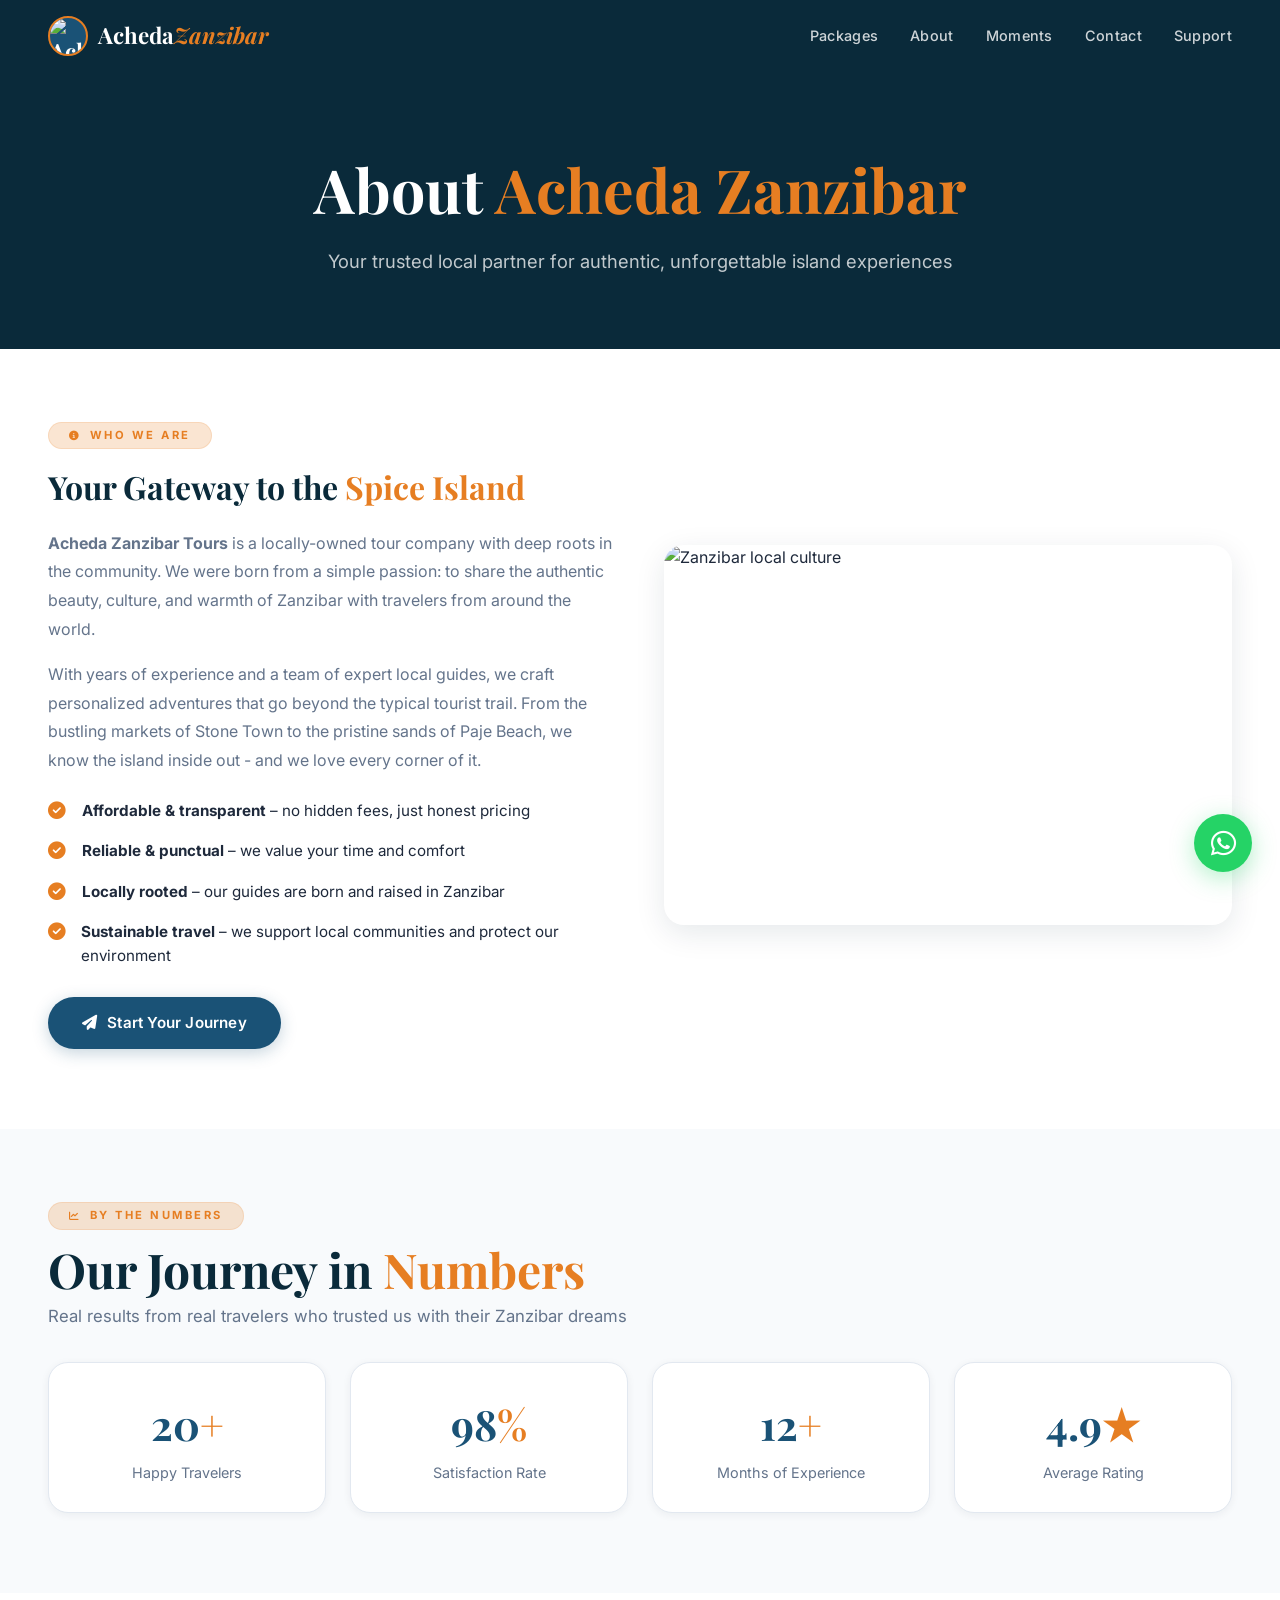
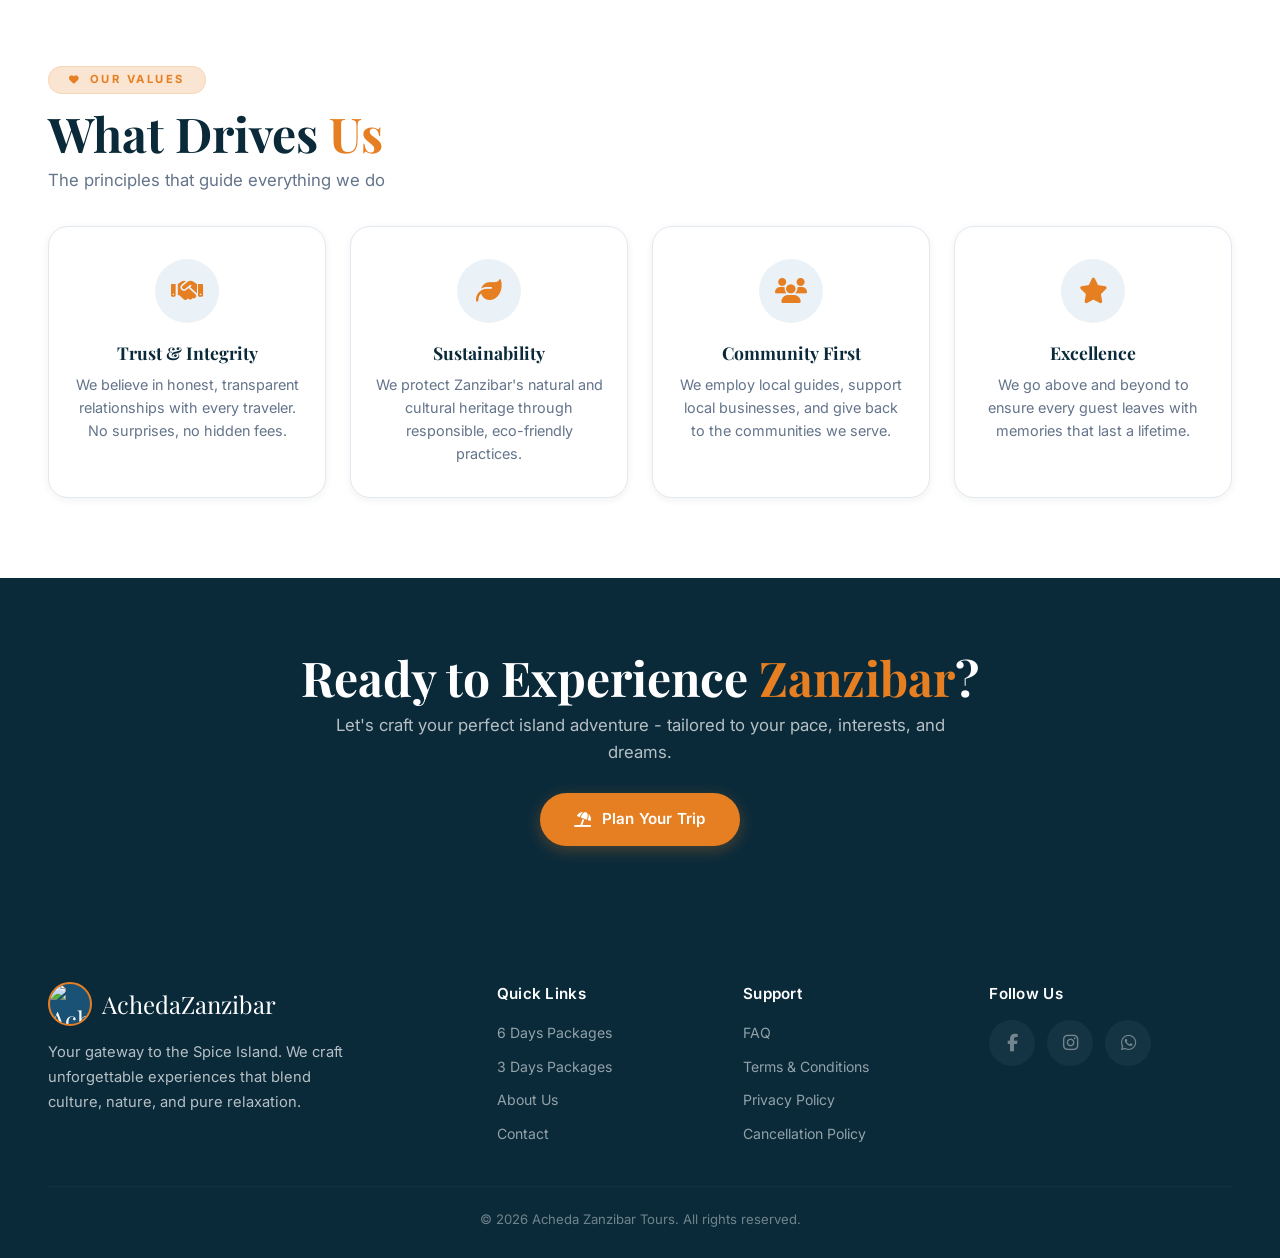
==== about.html @ 1b746b9d "added more pages (vibe coding :( )" ====
<!doctype html>
<html lang="en">
  <head>
    <meta charset="UTF-8" />
    <meta name="viewport" content="width=device-width, initial-scale=1.0" />
    <title>About – Acheda Zanzibar Tours</title>
    <link
      rel="icon"
      type="image/png"
      href="https://ui-avatars.com/api/?name=AZ&background=1a5276&color=fff&size=32"
    />
    <link rel="preconnect" href="https://fonts.googleapis.com" />
    <link rel="preconnect" href="https://fonts.gstatic.com" crossorigin />
    <link
      href="https://fonts.googleapis.com/css2?family=Playfair+Display:ital,wght@0,400;0,600;0,700;1,400&family=Inter:wght@300;400;500;600;700;800&display=swap"
      rel="stylesheet"
    />
    <link
      rel="stylesheet"
      href="https://cdnjs.cloudflare.com/ajax/libs/font-awesome/6.5.0/css/all.min.css"
    />
    <style>
      /* =============================================
                   ROOT & RESET (matching main site)
                   ============================================= */
      * {
        margin: 0;
        padding: 0;
        box-sizing: border-box;
      }

      :root {
        --blue-deep: #0a2a3a;
        --blue-primary: #1a5276;
        --blue-bright: #2a7a9a;
        --blue-light: #eaf2f7;
        --orange: #e67e22;
        --orange-light: #f5cba7;
        --orange-glow: rgba(230, 126, 34, 0.2);
        --white: #ffffff;
        --gray-50: #f8fafc;
        --gray-100: #f1f4f8;
        --gray-200: #e2e8f0;
        --gray-500: #64748b;
        --gray-700: #1e293b;
        --shadow-sm: 0 2px 8px rgba(10, 42, 58, 0.06);
        --shadow-md: 0 8px 30px rgba(10, 42, 58, 0.1);
        --shadow-lg: 0 20px 60px rgba(10, 42, 58, 0.14);
        --radius: 20px;
        --radius-sm: 12px;
        --transition: 0.35s cubic-bezier(0.25, 0.46, 0.45, 0.94);
      }

      html {
        scroll-behavior: smooth;
      }

      body {
        font-family: "Inter", sans-serif;
        background: var(--gray-50);
        color: var(--gray-700);
        line-height: 1.6;
        -webkit-font-smoothing: antialiased;
      }

      img {
        max-width: 100%;
        display: block;
      }
      a {
        text-decoration: none;
        color: inherit;
      }
      ul {
        list-style: none;
      }

      .container {
        max-width: 1240px;
        margin: 0 auto;
        padding: 0 28px;
      }

      /* =============================================
                   TYPOGRAPHY
                   ============================================= */
      .section-label {
        display: inline-flex;
        align-items: center;
        gap: 8px;
        font-size: 0.7rem;
        font-weight: 700;
        letter-spacing: 2.5px;
        text-transform: uppercase;
        color: var(--orange);
        background: var(--orange-glow);
        padding: 4px 20px;
        border-radius: 40px;
        margin-bottom: 12px;
        border: 1px solid rgba(230, 126, 34, 0.15);
      }
      .section-label i {
        font-size: 0.6rem;
      }

      .section-title {
        font-family: "Playfair Display", serif;
        font-size: clamp(2rem, 4.5vw, 3rem);
        font-weight: 700;
        color: var(--blue-deep);
        line-height: 1.15;
        margin-bottom: 6px;
      }
      .section-title .highlight {
        color: var(--orange);
      }

      .section-subtitle {
        font-size: 1.05rem;
        color: var(--gray-500);
        max-width: 640px;
        font-weight: 400;
        margin-bottom: 32px;
      }

      .btn {
        display: inline-flex;
        align-items: center;
        gap: 10px;
        padding: 14px 34px;
        border-radius: 60px;
        font-weight: 600;
        font-size: 0.95rem;
        border: none;
        cursor: pointer;
        transition: var(--transition);
        letter-spacing: 0.2px;
      }

      .btn-primary {
        background: var(--blue-primary);
        color: #fff;
        box-shadow: 0 4px 16px rgba(26, 82, 118, 0.25);
      }
      .btn-primary:hover {
        background: var(--blue-deep);
        transform: translateY(-3px);
        box-shadow: 0 12px 32px rgba(26, 82, 118, 0.35);
      }

      .btn-orange {
        background: var(--orange);
        color: #fff;
        box-shadow: 0 4px 16px rgba(230, 126, 34, 0.3);
      }
      .btn-orange:hover {
        background: #d35400;
        transform: translateY(-3px);
        box-shadow: 0 12px 32px rgba(230, 126, 34, 0.4);
      }

      .btn-outline-light {
        background: transparent;
        color: #fff;
        border: 1.5px solid rgba(255, 255, 255, 0.3);
      }
      .btn-outline-light:hover {
        background: rgba(255, 255, 255, 0.15);
        transform: translateY(-3px);
      }

      .btn-whatsapp {
        background: #25d366;
        color: #fff;
        box-shadow: 0 4px 16px rgba(37, 211, 102, 0.3);
      }
      .btn-whatsapp:hover {
        background: #1ebe5c;
        transform: translateY(-3px);
        box-shadow: 0 12px 32px rgba(37, 211, 102, 0.4);
      }

      /* =============================================
                   NAVIGATION
                   ============================================= */
      .navbar {
        position: fixed;
        top: 0;
        left: 0;
        width: 100%;
        z-index: 999;
        padding: 16px 0;
        transition: var(--transition);
        background: transparent;
      }
      .navbar.scrolled {
        background: rgba(10, 42, 58, 0.94);
        backdrop-filter: blur(18px);
        box-shadow: 0 4px 40px rgba(0, 0, 0, 0.12);
        padding: 10px 0;
      }

      .nav-container {
        max-width: 1240px;
        margin: 0 auto;
        padding: 0 28px;
        display: flex;
        justify-content: space-between;
        align-items: center;
      }

      .nav-logo {
        font-family: "Playfair Display", serif;
        font-size: 1.4rem;
        font-weight: 700;
        color: #fff;
        display: flex;
        align-items: center;
        gap: 10px;
      }
      .nav-logo .logo-accent {
        color: var(--orange);
        font-style: italic;
      }
      .nav-logo-img {
        height: 40px;
        width: 40px;
        border-radius: 50%;
        border: 2px solid var(--orange);
        background: var(--blue-primary);
        object-fit: cover;
      }

      .nav-toggle {
        display: none;
        background: none;
        border: none;
        font-size: 1.5rem;
        color: #fff;
        cursor: pointer;
        padding: 4px 8px;
      }

      .nav-menu {
        display: flex;
        gap: 32px;
        align-items: center;
      }
      .nav-link {
        font-weight: 500;
        font-size: 0.9rem;
        color: rgba(255, 255, 255, 0.8);
        transition: var(--transition);
        position: relative;
        letter-spacing: 0.3px;
      }
      .nav-link::after {
        content: "";
        position: absolute;
        left: 0;
        bottom: -4px;
        width: 0;
        height: 2px;
        background: var(--orange);
        transition: var(--transition);
        border-radius: 4px;
      }
      .nav-link:hover {
        color: #fff;
      }
      .nav-link:hover::after {
        width: 100%;
      }

      /* =============================================
                   PAGE HERO
                   ============================================= */
      .page-hero {
        position: relative;
        padding: 140px 0 72px;
        background: var(--blue-deep);
        text-align: center;
        overflow: hidden;
      }
      .page-hero::before {
        content: "";
        position: absolute;
        inset: 0;
        background: url("https://images.unsplash.com/photo-1573843981267-be1999ff37cd?w=1600&h=400&fit=crop")
          center/cover no-repeat;
        opacity: 0.12;
      }
      .page-hero .container {
        position: relative;
        z-index: 2;
      }
      .page-hero h1 {
        font-family: "Playfair Display", serif;
        font-size: clamp(2.6rem, 5vw, 3.8rem);
        font-weight: 700;
        color: #fff;
        margin-bottom: 10px;
      }
      .page-hero h1 .highlight {
        color: var(--orange);
      }
      .page-hero p {
        font-size: 1.15rem;
        color: rgba(255, 255, 255, 0.75);
        max-width: 640px;
        margin: 0 auto;
      }

      /* =============================================
                   SECTION SPACING
                   ============================================= */
      .section-spacing {
        padding: 72px 0 80px;
      }
      .section-spacing-sm {
        padding: 56px 0 64px;
      }
      .bg-white {
        background: var(--white);
      }
      .bg-light {
        background: var(--gray-50);
      }
      .bg-blue-deep {
        background: var(--blue-deep);
        color: rgba(255, 255, 255, 0.85);
      }
      .bg-blue-deep .section-title {
        color: #fff;
      }
      .bg-blue-deep .section-subtitle {
        color: rgba(255, 255, 255, 0.7);
      }

      /* =============================================
                   ABOUT PAGE SPECIFIC
                   ============================================= */
      .about-grid {
        display: grid;
        grid-template-columns: 1fr 1fr;
        gap: 48px;
        align-items: center;
      }
      .about-grid .content h2 {
        font-family: "Playfair Display", serif;
        font-size: 2rem;
        color: var(--blue-deep);
        margin-bottom: 16px;
      }
      .about-grid .content h2 .highlight {
        color: var(--orange);
      }
      .about-grid .content p {
        color: var(--gray-500);
        line-height: 1.8;
        margin-bottom: 16px;
      }
      .about-grid .content ul {
        list-style: none;
        padding: 0;
        margin: 16px 0 20px;
      }
      .about-grid .content ul li {
        display: flex;
        align-items: flex-start;
        gap: 12px;
        padding: 8px 0;
        color: var(--gray-700);
        font-size: 0.95rem;
      }
      .about-grid .content ul li i {
        color: var(--orange);
        font-size: 1.1rem;
        width: 22px;
        margin-top: 3px;
      }
      .about-image {
        border-radius: var(--radius);
        overflow: hidden;
        box-shadow: var(--shadow-md);
      }
      .about-image img {
        width: 100%;
        height: 380px;
        object-fit: cover;
        transition: var(--transition);
      }
      .about-image:hover img {
        transform: scale(1.03);
      }

      .stats-grid {
        display: grid;
        grid-template-columns: repeat(4, 1fr);
        gap: 24px;
        margin-top: 12px;
      }
      .stat-item {
        text-align: center;
        background: var(--white);
        padding: 28px 20px;
        border-radius: var(--radius);
        box-shadow: var(--shadow-sm);
        border: 1px solid var(--gray-200);
        transition: var(--transition);
      }
      .stat-item:hover {
        transform: translateY(-4px);
        box-shadow: var(--shadow-md);
        border-color: var(--orange);
      }
      .stat-item .stat-number {
        font-family: "Playfair Display", serif;
        font-size: 2.6rem;
        font-weight: 700;
        color: var(--blue-primary);
      }
      .stat-item .stat-number .highlight {
        color: var(--orange);
      }
      .stat-item .stat-label {
        font-size: 0.9rem;
        color: var(--gray-500);
        margin-top: 4px;
      }

      /* =============================================
                   TEAM / VALUES
                   ============================================= */
      .values-grid {
        display: grid;
        grid-template-columns: repeat(auto-fit, minmax(220px, 1fr));
        gap: 24px;
        margin-top: 12px;
      }
      .value-card {
        background: var(--white);
        padding: 32px 24px;
        border-radius: var(--radius);
        text-align: center;
        box-shadow: var(--shadow-sm);
        border: 1px solid var(--gray-200);
        transition: var(--transition);
      }
      .value-card:hover {
        transform: translateY(-6px);
        box-shadow: var(--shadow-md);
        border-color: var(--orange);
      }
      .value-card .value-icon {
        width: 64px;
        height: 64px;
        border-radius: 50%;
        background: var(--blue-light);
        display: flex;
        align-items: center;
        justify-content: center;
        margin: 0 auto 16px;
        font-size: 1.6rem;
        color: var(--orange);
        transition: var(--transition);
      }
      .value-card:hover .value-icon {
        background: var(--blue-primary);
        color: #fff;
      }
      .value-card h4 {
        font-family: "Playfair Display", serif;
        font-size: 1.1rem;
        color: var(--blue-deep);
        margin-bottom: 6px;
      }
      .value-card p {
        font-size: 0.9rem;
        color: var(--gray-500);
        line-height: 1.6;
      }

      /* =============================================
                   FOOTER
                   ============================================= */
      .footer {
        background: var(--blue-deep);
        color: rgba(255, 255, 255, 0.7);
        padding: 56px 0 28px;
      }
      .footer-grid {
        display: grid;
        grid-template-columns: 2fr 1fr 1fr 1.2fr;
        gap: 44px;
        margin-bottom: 40px;
      }
      .footer-brand .footer-logo {
        font-family: "Playfair Display", serif;
        font-size: 1.5rem;
        color: #fff;
        display: inline-flex;
        align-items: center;
        gap: 10px;
        margin-bottom: 14px;
      }
      .footer-logo-img {
        height: 44px;
        width: 44px;
        border-radius: 50%;
        border: 2px solid var(--orange);
        background: var(--blue-primary);
        object-fit: cover;
      }
      .footer-brand p {
        font-size: 0.92rem;
        max-width: 300px;
        line-height: 1.7;
      }

      .footer-links h4 {
        color: #fff;
        font-weight: 600;
        margin-bottom: 14px;
        font-size: 0.95rem;
        letter-spacing: 0.3px;
      }
      .footer-links ul {
        display: flex;
        flex-direction: column;
        gap: 8px;
      }
      .footer-links a {
        font-size: 0.88rem;
        transition: var(--transition);
        opacity: 0.8;
      }
      .footer-links a:hover {
        opacity: 1;
        color: var(--orange);
      }

      .footer .contact-socials {
        display: flex;
        gap: 12px;
        margin-top: 6px;
      }
      .footer .contact-socials a {
        width: 46px;
        height: 46px;
        border-radius: 50%;
        background: rgba(255, 255, 255, 0.06);
        display: flex;
        align-items: center;
        justify-content: center;
        color: rgba(255, 255, 255, 0.5);
        transition: var(--transition);
        font-size: 1.1rem;
      }
      .footer .contact-socials a:hover {
        background: var(--orange);
        color: #fff;
      }

      .footer-bottom {
        border-top: 1px solid rgba(255, 255, 255, 0.06);
        padding-top: 22px;
        text-align: center;
        font-size: 0.82rem;
        opacity: 0.6;
      }

      /* =============================================
                   STICKY WHATSAPP
                   ============================================= */
      .sticky-wa {
        position: fixed;
        bottom: 28px;
        right: 28px;
        z-index: 9999;
        width: 58px;
        height: 58px;
        border-radius: 50%;
        background: #25d366;
        color: #fff;
        display: flex;
        align-items: center;
        justify-content: center;
        font-size: 1.8rem;
        box-shadow: 0 6px 24px rgba(37, 211, 102, 0.35);
        transition: var(--transition);
        text-decoration: none;
      }
      .sticky-wa:hover {
        transform: scale(1.08);
        box-shadow: 0 10px 36px rgba(37, 211, 102, 0.5);
      }

      /* =============================================
                   RESPONSIVE
                   ============================================= */
      @media (max-width: 1024px) {
        .about-grid {
          grid-template-columns: 1fr;
        }
        .about-image img {
          height: 300px;
        }
        .footer-grid {
          grid-template-columns: 1fr 1fr;
          gap: 32px;
        }
        .stats-grid {
          grid-template-columns: repeat(2, 1fr);
        }
      }

      @media (max-width: 768px) {
        .nav-toggle {
          display: block;
        }
        .nav-menu {
          position: fixed;
          top: 0;
          right: -100%;
          width: 280px;
          height: 100vh;
          background: var(--blue-deep);
          flex-direction: column;
          padding: 80px 32px 40px;
          gap: 18px;
          box-shadow: -8px 0 40px rgba(0, 0, 0, 0.25);
          transition: 0.4s ease;
          align-items: flex-start;
        }
        .nav-menu.open {
          right: 0;
        }
        .nav-link {
          color: rgba(255, 255, 255, 0.85) !important;
          font-size: 1.05rem;
        }
        .nav-link::after {
          background: var(--orange) !important;
        }

        .page-hero {
          padding: 120px 0 48px;
        }

        .about-grid {
          grid-template-columns: 1fr;
          gap: 28px;
        }
        .about-image img {
          height: 220px;
        }
        .stats-grid {
          grid-template-columns: 1fr 1fr;
          gap: 16px;
        }
        .stat-item {
          padding: 20px 16px;
        }
        .stat-item .stat-number {
          font-size: 2rem;
        }

        .footer-grid {
          grid-template-columns: 1fr;
          gap: 28px;
        }
        .values-grid {
          grid-template-columns: 1fr 1fr;
        }
      }

      @media (max-width: 500px) {
        .values-grid {
          grid-template-columns: 1fr;
        }
        .stats-grid {
          grid-template-columns: 1fr;
        }
        .sticky-wa {
          width: 50px;
          height: 50px;
          font-size: 1.5rem;
          bottom: 18px;
          right: 18px;
        }
      }
    </style>
  </head>
  <body>
    <!-- ===== NAVIGATION ===== -->
    <nav class="navbar" id="navbar">
      <div class="nav-container">
        <a href="index.html" class="nav-logo">
          <img
            src="https://ui-avatars.com/api/?name=AZ&background=1a5276&color=fff&size=40&rounded=true"
            alt="Acheda Zanzibar Tours logo"
            class="nav-logo-img"
          />
          <span>Acheda<span class="logo-accent">Zanzibar</span></span>
        </a>
        <button
          class="nav-toggle"
          id="navToggle"
          aria-label="Toggle navigation"
        >
          <i class="fas fa-bars"></i>
        </button>
        <ul class="nav-menu" id="navMenu">
          <li><a href="index.html#packages-6" class="nav-link">Packages</a></li>
          <li><a href="about.html" class="nav-link">About</a></li>
          <li><a href="gallery.html" class="nav-link">Moments</a></li>
          <li><a href="contact.html" class="nav-link">Contact</a></li>
          <li><a href="support.html" class="nav-link">Support</a></li>
        </ul>
      </div>
    </nav>

    <!-- ===== HERO ===== -->
    <section class="page-hero">
      <div class="container">
        <h1>About <span class="highlight">Acheda Zanzibar</span></h1>
        <p>
          Your trusted local partner for authentic, unforgettable island
          experiences
        </p>
      </div>
    </section>

    <!-- ===== ABOUT CONTENT ===== -->
    <section class="section-spacing bg-white">
      <div class="container">
        <div class="about-grid">
          <div class="content">
            <div class="section-label">
              <i class="fas fa-info-circle"></i> Who We Are
            </div>
            <h2>
              Your Gateway to the <span class="highlight">Spice Island</span>
            </h2>
            <p>
              <strong>Acheda Zanzibar Tours</strong> is a locally-owned tour
              company with deep roots in the community. We were born from a
              simple passion: to share the authentic beauty, culture, and warmth
              of Zanzibar with travelers from around the world.
            </p>
            <p>
              With years of experience and a team of expert local guides, we
              craft personalized adventures that go beyond the typical tourist
              trail. From the bustling markets of Stone Town to the pristine
              sands of Paje Beach, we know the island inside out - and we love
              every corner of it.
            </p>
            <ul>
              <li>
                <i class="fas fa-check-circle"></i>
                <span
                  ><strong>Affordable & transparent</strong> – no hidden fees,
                  just honest pricing</span
                >
              </li>
              <li>
                <i class="fas fa-check-circle"></i>
                <span
                  ><strong>Reliable & punctual</strong> – we value your time and
                  comfort</span
                >
              </li>
              <li>
                <i class="fas fa-check-circle"></i>
                <span
                  ><strong>Locally rooted</strong> – our guides are born and
                  raised in Zanzibar</span
                >
              </li>
              <li>
                <i class="fas fa-check-circle"></i>
                <span
                  ><strong>Sustainable travel</strong> – we support local
                  communities and protect our environment</span
                >
              </li>
            </ul>
            <a href="contact.html" class="btn btn-primary"
              ><i class="fas fa-paper-plane"></i> Start Your Journey</a
            >
          </div>
          <div class="about-image">
            <img
              src="https://images.unsplash.com/photo-1542406775-5c7fea9b9d3b?w=800&h=600&fit=crop"
              alt="Zanzibar local culture"
              loading="lazy"
            />
          </div>
        </div>
      </div>
    </section>

    <!-- ===== STATS ===== -->
    <section class="section-spacing bg-light">
      <div class="container">
        <div class="section-label">
          <i class="fas fa-chart-line"></i> By the Numbers
        </div>
        <h2 class="section-title">
          Our Journey in <span class="highlight">Numbers</span>
        </h2>
        <p class="section-subtitle">
          Real results from real travelers who trusted us with their Zanzibar
          dreams
        </p>
        <div class="stats-grid">
          <div class="stat-item">
            <div class="stat-number">20<span class="highlight">+</span></div>
            <div class="stat-label">Happy Travelers</div>
          </div>
          <div class="stat-item">
            <div class="stat-number">98<span class="highlight">%</span></div>
            <div class="stat-label">Satisfaction Rate</div>
          </div>
          <div class="stat-item">
            <div class="stat-number">12<span class="highlight">+</span></div>
            <div class="stat-label">Months of Experience</div>
          </div>
          <div class="stat-item">
            <div class="stat-number">4.9<span class="highlight">★</span></div>
            <div class="stat-label">Average Rating</div>
          </div>
        </div>
      </div>
    </section>

    <!-- ===== VALUES ===== -->
    <section class="section-spacing bg-white">
      <div class="container">
        <div class="section-label"><i class="fas fa-heart"></i> Our Values</div>
        <h2 class="section-title">
          What Drives <span class="highlight">Us</span>
        </h2>
        <p class="section-subtitle">
          The principles that guide everything we do
        </p>
        <div class="values-grid">
          <div class="value-card">
            <div class="value-icon"><i class="fas fa-handshake"></i></div>
            <h4>Trust & Integrity</h4>
            <p>
              We believe in honest, transparent relationships with every
              traveler. No surprises, no hidden fees.
            </p>
          </div>
          <div class="value-card">
            <div class="value-icon"><i class="fas fa-leaf"></i></div>
            <h4>Sustainability</h4>
            <p>
              We protect Zanzibar's natural and cultural heritage through
              responsible, eco-friendly practices.
            </p>
          </div>
          <div class="value-card">
            <div class="value-icon"><i class="fas fa-users"></i></div>
            <h4>Community First</h4>
            <p>
              We employ local guides, support local businesses, and give back to
              the communities we serve.
            </p>
          </div>
          <div class="value-card">
            <div class="value-icon"><i class="fas fa-star"></i></div>
            <h4>Excellence</h4>
            <p>
              We go above and beyond to ensure every guest leaves with memories
              that last a lifetime.
            </p>
          </div>
        </div>
      </div>
    </section>

    <!-- ===== CTA ===== -->
    <section class="section-spacing bg-blue-deep" style="text-align: center">
      <div class="container">
        <h2 class="section-title" style="color: #fff">
          Ready to Experience <span class="highlight">Zanzibar</span>?
        </h2>
        <p
          class="section-subtitle"
          style="margin: 0 auto 28px; color: rgba(255, 255, 255, 0.7)"
        >
          Let's craft your perfect island adventure - tailored to your pace,
          interests, and dreams.
        </p>
        <a href="contact.html" class="btn btn-orange"
          ><i class="fas fa-umbrella-beach"></i> Plan Your Trip</a
        >
      </div>
    </section>

    <!-- ===== FOOTER ===== -->
    <footer class="footer">
      <div class="container">
        <div class="footer-grid">
          <div class="footer-brand">
            <a href="index.html" class="footer-logo">
              <img
                src="https://ui-avatars.com/api/?name=AZ&background=1a5276&color=fff&size=44&rounded=true"
                alt="Acheda Zanzibar Tours logo"
                class="footer-logo-img"
              />
              <span>Acheda<span class="logo-accent">Zanzibar</span></span>
            </a>
            <p>
              Your gateway to the Spice Island. We craft unforgettable
              experiences that blend culture, nature, and pure relaxation.
            </p>
          </div>
          <div class="footer-links">
            <h4>Quick Links</h4>
            <ul>
              <li><a href="index.html#packages-6">6 Days Packages</a></li>
              <li><a href="index.html#packages-3">3 Days Packages</a></li>
              <li><a href="about.html">About Us</a></li>
              <li><a href="contact.html">Contact</a></li>
            </ul>
          </div>
          <div class="footer-links">
            <h4>Support</h4>
            <ul>
              <li><a href="support.html#faq">FAQ</a></li>
              <li><a href="support.html#terms">Terms &amp; Conditions</a></li>
              <li><a href="support.html#privacy">Privacy Policy</a></li>
              <li>
                <a href="support.html#cancellation">Cancellation Policy</a>
              </li>
            </ul>
          </div>
          <div class="footer-links">
            <h4>Follow Us</h4>
            <div class="contact-socials">
              <a href="#" aria-label="Facebook"
                ><i class="fab fa-facebook-f"></i
              ></a>
              <a href="#" aria-label="Instagram"
                ><i class="fab fa-instagram"></i
              ></a>
              <a href="#" aria-label="WhatsApp"
                ><i class="fab fa-whatsapp"></i
              ></a>
            </div>
          </div>
        </div>
        <div class="footer-bottom">
          <p>&copy; 2026 Acheda Zanzibar Tours. All rights reserved.</p>
        </div>
      </div>
    </footer>

    <!-- ===== STICKY WHATSAPP ===== -->
    <a
      href="https://wa.me/255615311661?text=Hi%20Acheda%20Zanzibar%20Tours!%20I%20found%20your%20website%20and%20I'm%20interested."
      target="_blank"
      class="sticky-wa"
      aria-label="WhatsApp"
    >
      <i class="fab fa-whatsapp"></i>
    </a>

    <!-- =============================================
    JAVASCRIPT
    ============================================= -->
    <script>
      // Navbar scroll
      const navbar = document.getElementById("navbar");
      window.addEventListener("scroll", () => {
        navbar.classList.toggle("scrolled", window.scrollY > 60);
      });

      // Mobile menu
      const navToggle = document.getElementById("navToggle");
      const navMenu = document.getElementById("navMenu");
      navToggle.addEventListener("click", () =>
        navMenu.classList.toggle("open"),
      );
      document.querySelectorAll(".nav-link").forEach((link) => {
        link.addEventListener("click", () => navMenu.classList.remove("open"));
      });
    </script>
  </body>
</html>
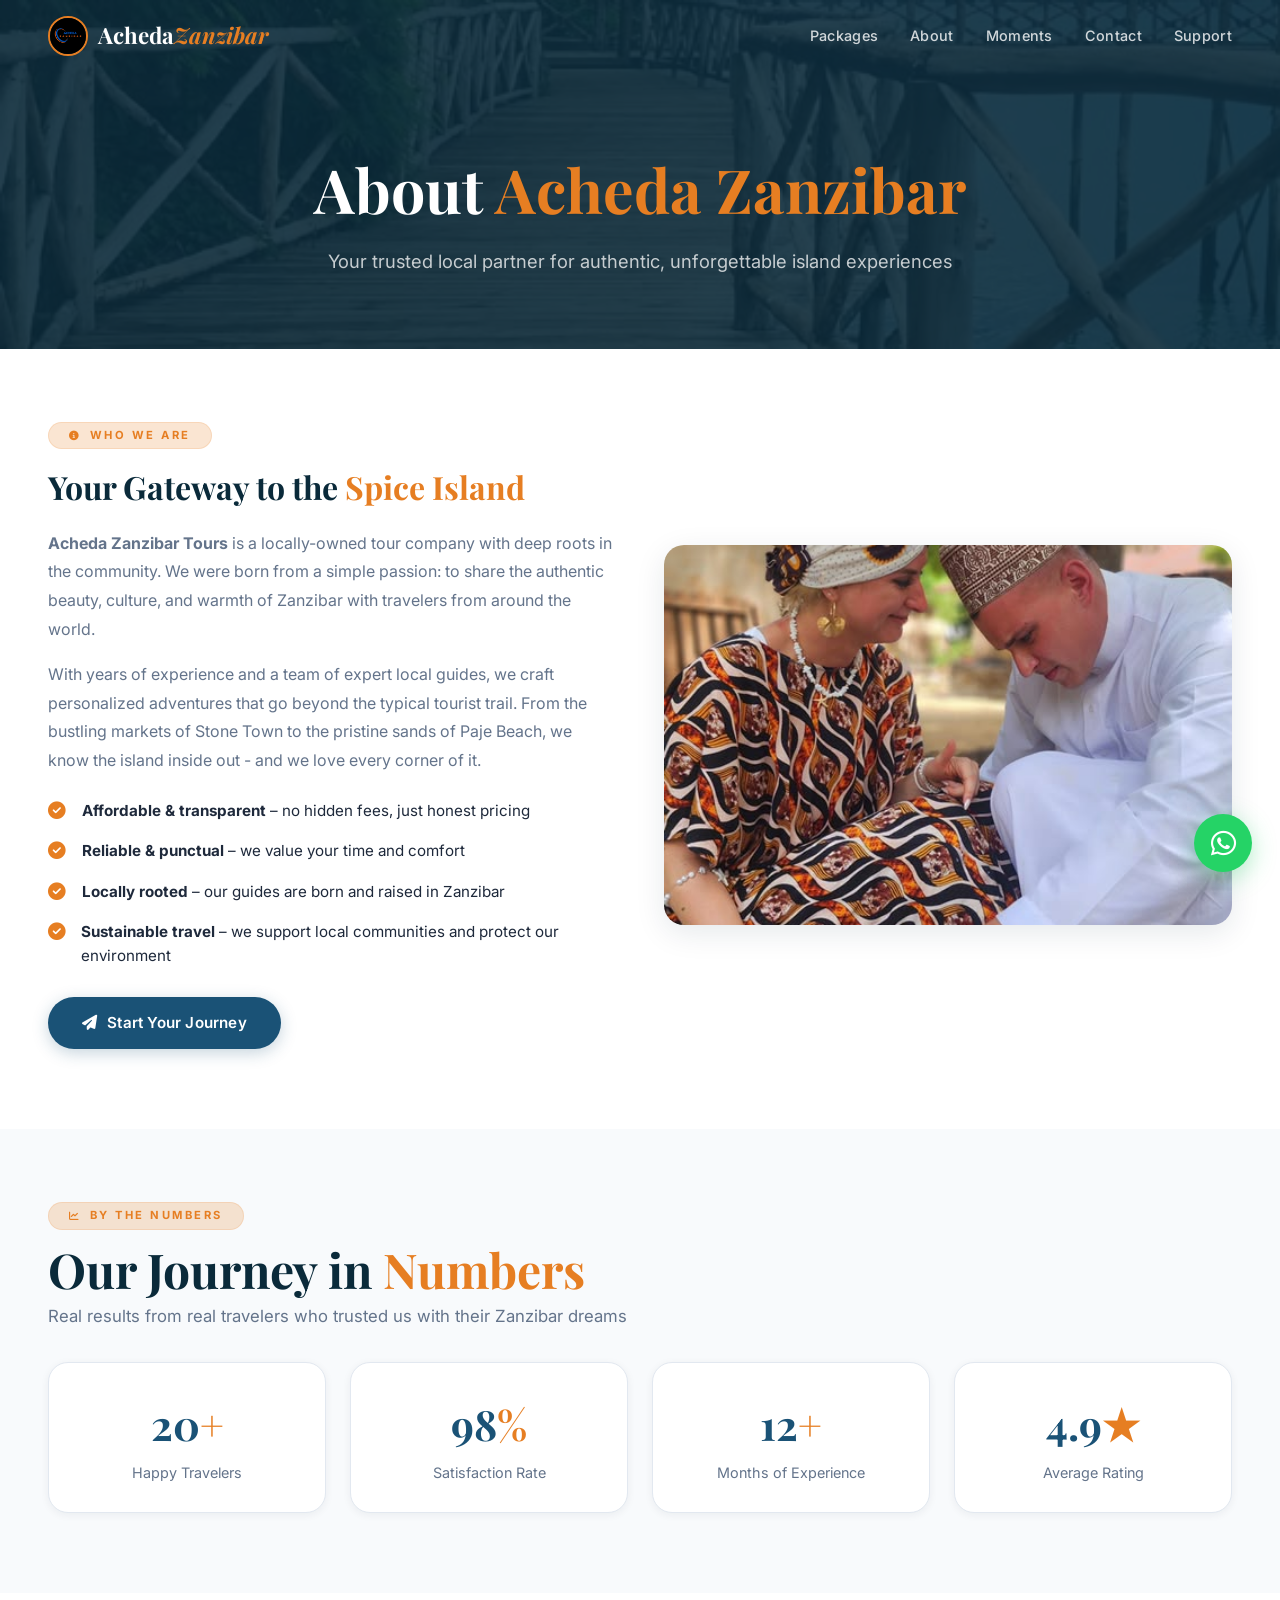
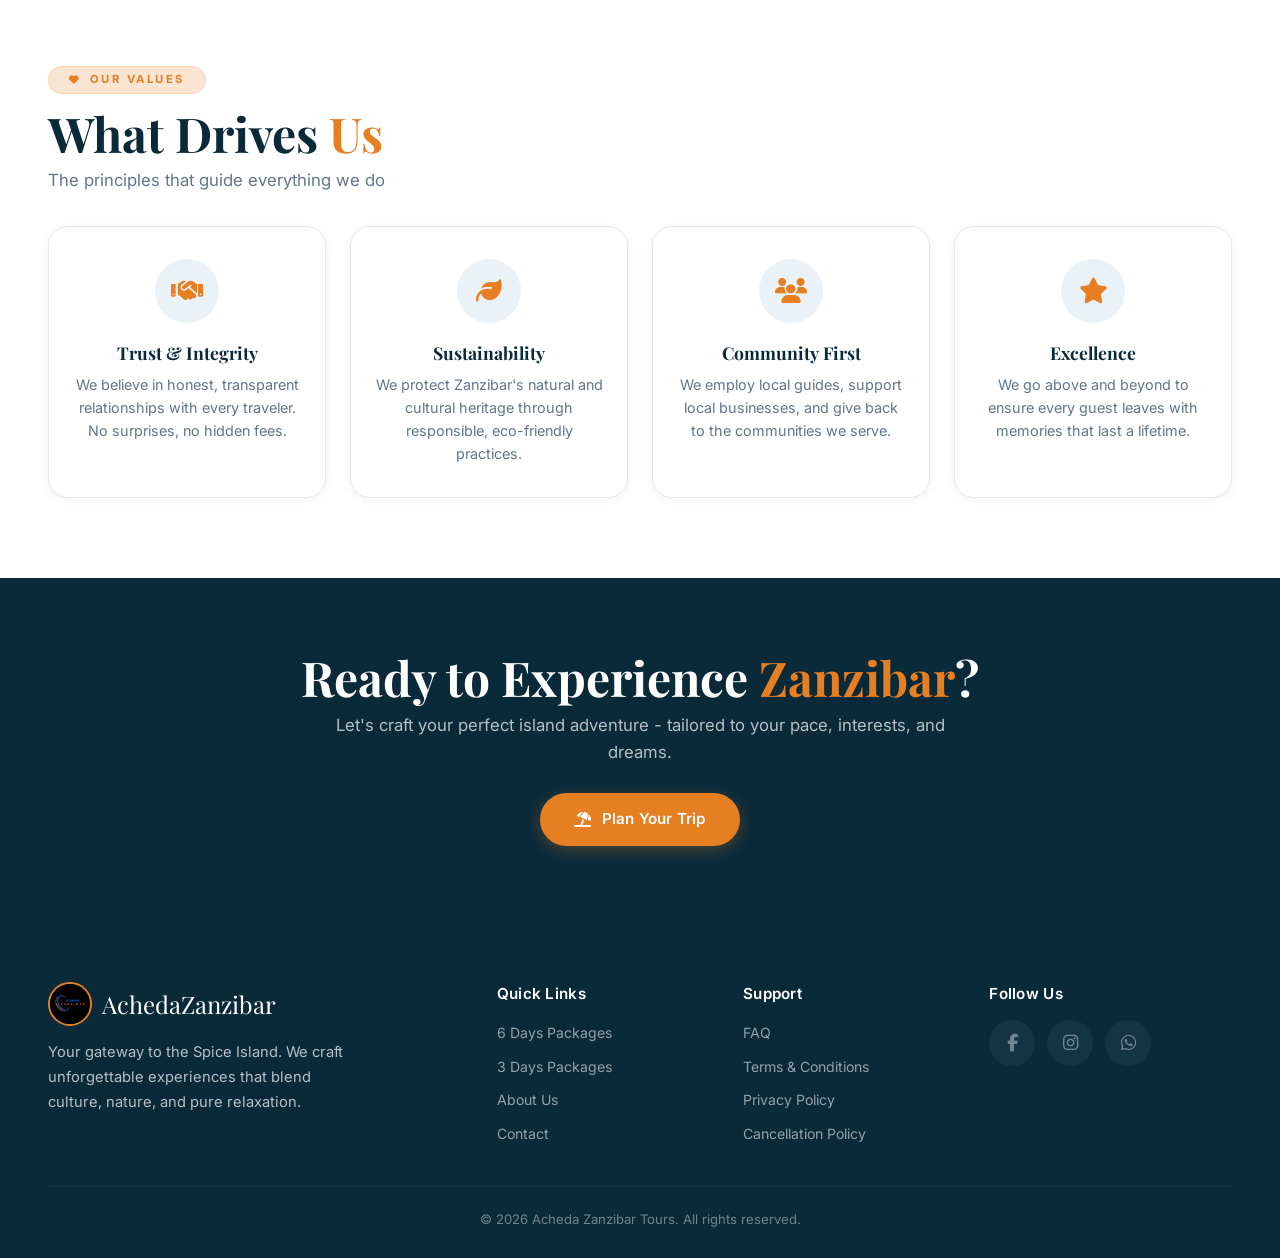
==== commit e6035190: "added images" ====
--- a/about.html
+++ b/about.html
@@ -1,994 +1,994 @@
-<!doctype html>
-<html lang="en">
-  <head>
-    <meta charset="UTF-8" />
-    <meta name="viewport" content="width=device-width, initial-scale=1.0" />
-    <title>About – Acheda Zanzibar Tours</title>
-    <link
-      rel="icon"
-      type="image/png"
-      href="https://ui-avatars.com/api/?name=AZ&background=1a5276&color=fff&size=32"
-    />
-    <link rel="preconnect" href="https://fonts.googleapis.com" />
-    <link rel="preconnect" href="https://fonts.gstatic.com" crossorigin />
-    <link
-      href="https://fonts.googleapis.com/css2?family=Playfair+Display:ital,wght@0,400;0,600;0,700;1,400&family=Inter:wght@300;400;500;600;700;800&display=swap"
-      rel="stylesheet"
-    />
-    <link
-      rel="stylesheet"
-      href="https://cdnjs.cloudflare.com/ajax/libs/font-awesome/6.5.0/css/all.min.css"
-    />
-    <style>
-      /* =============================================
-                   ROOT & RESET (matching main site)
-                   ============================================= */
-      * {
-        margin: 0;
-        padding: 0;
-        box-sizing: border-box;
-      }
-
-      :root {
-        --blue-deep: #0a2a3a;
-        --blue-primary: #1a5276;
-        --blue-bright: #2a7a9a;
-        --blue-light: #eaf2f7;
-        --orange: #e67e22;
-        --orange-light: #f5cba7;
-        --orange-glow: rgba(230, 126, 34, 0.2);
-        --white: #ffffff;
-        --gray-50: #f8fafc;
-        --gray-100: #f1f4f8;
-        --gray-200: #e2e8f0;
-        --gray-500: #64748b;
-        --gray-700: #1e293b;
-        --shadow-sm: 0 2px 8px rgba(10, 42, 58, 0.06);
-        --shadow-md: 0 8px 30px rgba(10, 42, 58, 0.1);
-        --shadow-lg: 0 20px 60px rgba(10, 42, 58, 0.14);
-        --radius: 20px;
-        --radius-sm: 12px;
-        --transition: 0.35s cubic-bezier(0.25, 0.46, 0.45, 0.94);
-      }
-
-      html {
-        scroll-behavior: smooth;
-      }
-
-      body {
-        font-family: "Inter", sans-serif;
-        background: var(--gray-50);
-        color: var(--gray-700);
-        line-height: 1.6;
-        -webkit-font-smoothing: antialiased;
-      }
-
-      img {
-        max-width: 100%;
-        display: block;
-      }
-      a {
-        text-decoration: none;
-        color: inherit;
-      }
-      ul {
-        list-style: none;
-      }
-
-      .container {
-        max-width: 1240px;
-        margin: 0 auto;
-        padding: 0 28px;
-      }
-
-      /* =============================================
-                   TYPOGRAPHY
-                   ============================================= */
-      .section-label {
-        display: inline-flex;
-        align-items: center;
-        gap: 8px;
-        font-size: 0.7rem;
-        font-weight: 700;
-        letter-spacing: 2.5px;
-        text-transform: uppercase;
-        color: var(--orange);
-        background: var(--orange-glow);
-        padding: 4px 20px;
-        border-radius: 40px;
-        margin-bottom: 12px;
-        border: 1px solid rgba(230, 126, 34, 0.15);
-      }
-      .section-label i {
-        font-size: 0.6rem;
-      }
-
-      .section-title {
-        font-family: "Playfair Display", serif;
-        font-size: clamp(2rem, 4.5vw, 3rem);
-        font-weight: 700;
-        color: var(--blue-deep);
-        line-height: 1.15;
-        margin-bottom: 6px;
-      }
-      .section-title .highlight {
-        color: var(--orange);
-      }
-
-      .section-subtitle {
-        font-size: 1.05rem;
-        color: var(--gray-500);
-        max-width: 640px;
-        font-weight: 400;
-        margin-bottom: 32px;
-      }
-
-      .btn {
-        display: inline-flex;
-        align-items: center;
-        gap: 10px;
-        padding: 14px 34px;
-        border-radius: 60px;
-        font-weight: 600;
-        font-size: 0.95rem;
-        border: none;
-        cursor: pointer;
-        transition: var(--transition);
-        letter-spacing: 0.2px;
-      }
-
-      .btn-primary {
-        background: var(--blue-primary);
-        color: #fff;
-        box-shadow: 0 4px 16px rgba(26, 82, 118, 0.25);
-      }
-      .btn-primary:hover {
-        background: var(--blue-deep);
-        transform: translateY(-3px);
-        box-shadow: 0 12px 32px rgba(26, 82, 118, 0.35);
-      }
-
-      .btn-orange {
-        background: var(--orange);
-        color: #fff;
-        box-shadow: 0 4px 16px rgba(230, 126, 34, 0.3);
-      }
-      .btn-orange:hover {
-        background: #d35400;
-        transform: translateY(-3px);
-        box-shadow: 0 12px 32px rgba(230, 126, 34, 0.4);
-      }
-
-      .btn-outline-light {
-        background: transparent;
-        color: #fff;
-        border: 1.5px solid rgba(255, 255, 255, 0.3);
-      }
-      .btn-outline-light:hover {
-        background: rgba(255, 255, 255, 0.15);
-        transform: translateY(-3px);
-      }
-
-      .btn-whatsapp {
-        background: #25d366;
-        color: #fff;
-        box-shadow: 0 4px 16px rgba(37, 211, 102, 0.3);
-      }
-      .btn-whatsapp:hover {
-        background: #1ebe5c;
-        transform: translateY(-3px);
-        box-shadow: 0 12px 32px rgba(37, 211, 102, 0.4);
-      }
-
-      /* =============================================
-                   NAVIGATION
-                   ============================================= */
-      .navbar {
-        position: fixed;
-        top: 0;
-        left: 0;
-        width: 100%;
-        z-index: 999;
-        padding: 16px 0;
-        transition: var(--transition);
-        background: transparent;
-      }
-      .navbar.scrolled {
-        background: rgba(10, 42, 58, 0.94);
-        backdrop-filter: blur(18px);
-        box-shadow: 0 4px 40px rgba(0, 0, 0, 0.12);
-        padding: 10px 0;
-      }
-
-      .nav-container {
-        max-width: 1240px;
-        margin: 0 auto;
-        padding: 0 28px;
-        display: flex;
-        justify-content: space-between;
-        align-items: center;
-      }
-
-      .nav-logo {
-        font-family: "Playfair Display", serif;
-        font-size: 1.4rem;
-        font-weight: 700;
-        color: #fff;
-        display: flex;
-        align-items: center;
-        gap: 10px;
-      }
-      .nav-logo .logo-accent {
-        color: var(--orange);
-        font-style: italic;
-      }
-      .nav-logo-img {
-        height: 40px;
-        width: 40px;
-        border-radius: 50%;
-        border: 2px solid var(--orange);
-        background: var(--blue-primary);
-        object-fit: cover;
-      }
-
-      .nav-toggle {
-        display: none;
-        background: none;
-        border: none;
-        font-size: 1.5rem;
-        color: #fff;
-        cursor: pointer;
-        padding: 4px 8px;
-      }
-
-      .nav-menu {
-        display: flex;
-        gap: 32px;
-        align-items: center;
-      }
-      .nav-link {
-        font-weight: 500;
-        font-size: 0.9rem;
-        color: rgba(255, 255, 255, 0.8);
-        transition: var(--transition);
-        position: relative;
-        letter-spacing: 0.3px;
-      }
-      .nav-link::after {
-        content: "";
-        position: absolute;
-        left: 0;
-        bottom: -4px;
-        width: 0;
-        height: 2px;
-        background: var(--orange);
-        transition: var(--transition);
-        border-radius: 4px;
-      }
-      .nav-link:hover {
-        color: #fff;
-      }
-      .nav-link:hover::after {
-        width: 100%;
-      }
-
-      /* =============================================
-                   PAGE HERO
-                   ============================================= */
-      .page-hero {
-        position: relative;
-        padding: 140px 0 72px;
-        background: var(--blue-deep);
-        text-align: center;
-        overflow: hidden;
-      }
-      .page-hero::before {
-        content: "";
-        position: absolute;
-        inset: 0;
-        background: url("https://images.unsplash.com/photo-1573843981267-be1999ff37cd?w=1600&h=400&fit=crop")
-          center/cover no-repeat;
-        opacity: 0.12;
-      }
-      .page-hero .container {
-        position: relative;
-        z-index: 2;
-      }
-      .page-hero h1 {
-        font-family: "Playfair Display", serif;
-        font-size: clamp(2.6rem, 5vw, 3.8rem);
-        font-weight: 700;
-        color: #fff;
-        margin-bottom: 10px;
-      }
-      .page-hero h1 .highlight {
-        color: var(--orange);
-      }
-      .page-hero p {
-        font-size: 1.15rem;
-        color: rgba(255, 255, 255, 0.75);
-        max-width: 640px;
-        margin: 0 auto;
-      }
-
-      /* =============================================
-                   SECTION SPACING
-                   ============================================= */
-      .section-spacing {
-        padding: 72px 0 80px;
-      }
-      .section-spacing-sm {
-        padding: 56px 0 64px;
-      }
-      .bg-white {
-        background: var(--white);
-      }
-      .bg-light {
-        background: var(--gray-50);
-      }
-      .bg-blue-deep {
-        background: var(--blue-deep);
-        color: rgba(255, 255, 255, 0.85);
-      }
-      .bg-blue-deep .section-title {
-        color: #fff;
-      }
-      .bg-blue-deep .section-subtitle {
-        color: rgba(255, 255, 255, 0.7);
-      }
-
-      /* =============================================
-                   ABOUT PAGE SPECIFIC
-                   ============================================= */
-      .about-grid {
-        display: grid;
-        grid-template-columns: 1fr 1fr;
-        gap: 48px;
-        align-items: center;
-      }
-      .about-grid .content h2 {
-        font-family: "Playfair Display", serif;
-        font-size: 2rem;
-        color: var(--blue-deep);
-        margin-bottom: 16px;
-      }
-      .about-grid .content h2 .highlight {
-        color: var(--orange);
-      }
-      .about-grid .content p {
-        color: var(--gray-500);
-        line-height: 1.8;
-        margin-bottom: 16px;
-      }
-      .about-grid .content ul {
-        list-style: none;
-        padding: 0;
-        margin: 16px 0 20px;
-      }
-      .about-grid .content ul li {
-        display: flex;
-        align-items: flex-start;
-        gap: 12px;
-        padding: 8px 0;
-        color: var(--gray-700);
-        font-size: 0.95rem;
-      }
-      .about-grid .content ul li i {
-        color: var(--orange);
-        font-size: 1.1rem;
-        width: 22px;
-        margin-top: 3px;
-      }
-      .about-image {
-        border-radius: var(--radius);
-        overflow: hidden;
-        box-shadow: var(--shadow-md);
-      }
-      .about-image img {
-        width: 100%;
-        height: 380px;
-        object-fit: cover;
-        transition: var(--transition);
-      }
-      .about-image:hover img {
-        transform: scale(1.03);
-      }
-
-      .stats-grid {
-        display: grid;
-        grid-template-columns: repeat(4, 1fr);
-        gap: 24px;
-        margin-top: 12px;
-      }
-      .stat-item {
-        text-align: center;
-        background: var(--white);
-        padding: 28px 20px;
-        border-radius: var(--radius);
-        box-shadow: var(--shadow-sm);
-        border: 1px solid var(--gray-200);
-        transition: var(--transition);
-      }
-      .stat-item:hover {
-        transform: translateY(-4px);
-        box-shadow: var(--shadow-md);
-        border-color: var(--orange);
-      }
-      .stat-item .stat-number {
-        font-family: "Playfair Display", serif;
-        font-size: 2.6rem;
-        font-weight: 700;
-        color: var(--blue-primary);
-      }
-      .stat-item .stat-number .highlight {
-        color: var(--orange);
-      }
-      .stat-item .stat-label {
-        font-size: 0.9rem;
-        color: var(--gray-500);
-        margin-top: 4px;
-      }
-
-      /* =============================================
-                   TEAM / VALUES
-                   ============================================= */
-      .values-grid {
-        display: grid;
-        grid-template-columns: repeat(auto-fit, minmax(220px, 1fr));
-        gap: 24px;
-        margin-top: 12px;
-      }
-      .value-card {
-        background: var(--white);
-        padding: 32px 24px;
-        border-radius: var(--radius);
-        text-align: center;
-        box-shadow: var(--shadow-sm);
-        border: 1px solid var(--gray-200);
-        transition: var(--transition);
-      }
-      .value-card:hover {
-        transform: translateY(-6px);
-        box-shadow: var(--shadow-md);
-        border-color: var(--orange);
-      }
-      .value-card .value-icon {
-        width: 64px;
-        height: 64px;
-        border-radius: 50%;
-        background: var(--blue-light);
-        display: flex;
-        align-items: center;
-        justify-content: center;
-        margin: 0 auto 16px;
-        font-size: 1.6rem;
-        color: var(--orange);
-        transition: var(--transition);
-      }
-      .value-card:hover .value-icon {
-        background: var(--blue-primary);
-        color: #fff;
-      }
-      .value-card h4 {
-        font-family: "Playfair Display", serif;
-        font-size: 1.1rem;
-        color: var(--blue-deep);
-        margin-bottom: 6px;
-      }
-      .value-card p {
-        font-size: 0.9rem;
-        color: var(--gray-500);
-        line-height: 1.6;
-      }
-
-      /* =============================================
-                   FOOTER
-                   ============================================= */
-      .footer {
-        background: var(--blue-deep);
-        color: rgba(255, 255, 255, 0.7);
-        padding: 56px 0 28px;
-      }
-      .footer-grid {
-        display: grid;
-        grid-template-columns: 2fr 1fr 1fr 1.2fr;
-        gap: 44px;
-        margin-bottom: 40px;
-      }
-      .footer-brand .footer-logo {
-        font-family: "Playfair Display", serif;
-        font-size: 1.5rem;
-        color: #fff;
-        display: inline-flex;
-        align-items: center;
-        gap: 10px;
-        margin-bottom: 14px;
-      }
-      .footer-logo-img {
-        height: 44px;
-        width: 44px;
-        border-radius: 50%;
-        border: 2px solid var(--orange);
-        background: var(--blue-primary);
-        object-fit: cover;
-      }
-      .footer-brand p {
-        font-size: 0.92rem;
-        max-width: 300px;
-        line-height: 1.7;
-      }
-
-      .footer-links h4 {
-        color: #fff;
-        font-weight: 600;
-        margin-bottom: 14px;
-        font-size: 0.95rem;
-        letter-spacing: 0.3px;
-      }
-      .footer-links ul {
-        display: flex;
-        flex-direction: column;
-        gap: 8px;
-      }
-      .footer-links a {
-        font-size: 0.88rem;
-        transition: var(--transition);
-        opacity: 0.8;
-      }
-      .footer-links a:hover {
-        opacity: 1;
-        color: var(--orange);
-      }
-
-      .footer .contact-socials {
-        display: flex;
-        gap: 12px;
-        margin-top: 6px;
-      }
-      .footer .contact-socials a {
-        width: 46px;
-        height: 46px;
-        border-radius: 50%;
-        background: rgba(255, 255, 255, 0.06);
-        display: flex;
-        align-items: center;
-        justify-content: center;
-        color: rgba(255, 255, 255, 0.5);
-        transition: var(--transition);
-        font-size: 1.1rem;
-      }
-      .footer .contact-socials a:hover {
-        background: var(--orange);
-        color: #fff;
-      }
-
-      .footer-bottom {
-        border-top: 1px solid rgba(255, 255, 255, 0.06);
-        padding-top: 22px;
-        text-align: center;
-        font-size: 0.82rem;
-        opacity: 0.6;
-      }
-
-      /* =============================================
-                   STICKY WHATSAPP
-                   ============================================= */
-      .sticky-wa {
-        position: fixed;
-        bottom: 28px;
-        right: 28px;
-        z-index: 9999;
-        width: 58px;
-        height: 58px;
-        border-radius: 50%;
-        background: #25d366;
-        color: #fff;
-        display: flex;
-        align-items: center;
-        justify-content: center;
-        font-size: 1.8rem;
-        box-shadow: 0 6px 24px rgba(37, 211, 102, 0.35);
-        transition: var(--transition);
-        text-decoration: none;
-      }
-      .sticky-wa:hover {
-        transform: scale(1.08);
-        box-shadow: 0 10px 36px rgba(37, 211, 102, 0.5);
-      }
-
-      /* =============================================
-                   RESPONSIVE
-                   ============================================= */
-      @media (max-width: 1024px) {
-        .about-grid {
-          grid-template-columns: 1fr;
-        }
-        .about-image img {
-          height: 300px;
-        }
-        .footer-grid {
-          grid-template-columns: 1fr 1fr;
-          gap: 32px;
-        }
-        .stats-grid {
-          grid-template-columns: repeat(2, 1fr);
-        }
-      }
-
-      @media (max-width: 768px) {
-        .nav-toggle {
-          display: block;
-        }
-        .nav-menu {
-          position: fixed;
-          top: 0;
-          right: -100%;
-          width: 280px;
-          height: 100vh;
-          background: var(--blue-deep);
-          flex-direction: column;
-          padding: 80px 32px 40px;
-          gap: 18px;
-          box-shadow: -8px 0 40px rgba(0, 0, 0, 0.25);
-          transition: 0.4s ease;
-          align-items: flex-start;
-        }
-        .nav-menu.open {
-          right: 0;
-        }
-        .nav-link {
-          color: rgba(255, 255, 255, 0.85) !important;
-          font-size: 1.05rem;
-        }
-        .nav-link::after {
-          background: var(--orange) !important;
-        }
-
-        .page-hero {
-          padding: 120px 0 48px;
-        }
-
-        .about-grid {
-          grid-template-columns: 1fr;
-          gap: 28px;
-        }
-        .about-image img {
-          height: 220px;
-        }
-        .stats-grid {
-          grid-template-columns: 1fr 1fr;
-          gap: 16px;
-        }
-        .stat-item {
-          padding: 20px 16px;
-        }
-        .stat-item .stat-number {
-          font-size: 2rem;
-        }
-
-        .footer-grid {
-          grid-template-columns: 1fr;
-          gap: 28px;
-        }
-        .values-grid {
-          grid-template-columns: 1fr 1fr;
-        }
-      }
-
-      @media (max-width: 500px) {
-        .values-grid {
-          grid-template-columns: 1fr;
-        }
-        .stats-grid {
-          grid-template-columns: 1fr;
-        }
-        .sticky-wa {
-          width: 50px;
-          height: 50px;
-          font-size: 1.5rem;
-          bottom: 18px;
-          right: 18px;
-        }
-      }
-    </style>
-  </head>
-  <body>
-    <!-- ===== NAVIGATION ===== -->
-    <nav class="navbar" id="navbar">
-      <div class="nav-container">
-        <a href="index.html" class="nav-logo">
-          <img
-            src="https://ui-avatars.com/api/?name=AZ&background=1a5276&color=fff&size=40&rounded=true"
-            alt="Acheda Zanzibar Tours logo"
-            class="nav-logo-img"
-          />
-          <span>Acheda<span class="logo-accent">Zanzibar</span></span>
-        </a>
-        <button
-          class="nav-toggle"
-          id="navToggle"
-          aria-label="Toggle navigation"
-        >
-          <i class="fas fa-bars"></i>
-        </button>
-        <ul class="nav-menu" id="navMenu">
-          <li><a href="index.html#packages-6" class="nav-link">Packages</a></li>
-          <li><a href="about.html" class="nav-link">About</a></li>
-          <li><a href="gallery.html" class="nav-link">Moments</a></li>
-          <li><a href="contact.html" class="nav-link">Contact</a></li>
-          <li><a href="support.html" class="nav-link">Support</a></li>
-        </ul>
-      </div>
-    </nav>
-
-    <!-- ===== HERO ===== -->
-    <section class="page-hero">
-      <div class="container">
-        <h1>About <span class="highlight">Acheda Zanzibar</span></h1>
-        <p>
-          Your trusted local partner for authentic, unforgettable island
-          experiences
-        </p>
-      </div>
-    </section>
-
-    <!-- ===== ABOUT CONTENT ===== -->
-    <section class="section-spacing bg-white">
-      <div class="container">
-        <div class="about-grid">
-          <div class="content">
-            <div class="section-label">
-              <i class="fas fa-info-circle"></i> Who We Are
-            </div>
-            <h2>
-              Your Gateway to the <span class="highlight">Spice Island</span>
-            </h2>
-            <p>
-              <strong>Acheda Zanzibar Tours</strong> is a locally-owned tour
-              company with deep roots in the community. We were born from a
-              simple passion: to share the authentic beauty, culture, and warmth
-              of Zanzibar with travelers from around the world.
-            </p>
-            <p>
-              With years of experience and a team of expert local guides, we
-              craft personalized adventures that go beyond the typical tourist
-              trail. From the bustling markets of Stone Town to the pristine
-              sands of Paje Beach, we know the island inside out - and we love
-              every corner of it.
-            </p>
-            <ul>
-              <li>
-                <i class="fas fa-check-circle"></i>
-                <span
-                  ><strong>Affordable & transparent</strong> – no hidden fees,
-                  just honest pricing</span
-                >
-              </li>
-              <li>
-                <i class="fas fa-check-circle"></i>
-                <span
-                  ><strong>Reliable & punctual</strong> – we value your time and
-                  comfort</span
-                >
-              </li>
-              <li>
-                <i class="fas fa-check-circle"></i>
-                <span
-                  ><strong>Locally rooted</strong> – our guides are born and
-                  raised in Zanzibar</span
-                >
-              </li>
-              <li>
-                <i class="fas fa-check-circle"></i>
-                <span
-                  ><strong>Sustainable travel</strong> – we support local
-                  communities and protect our environment</span
-                >
-              </li>
-            </ul>
-            <a href="contact.html" class="btn btn-primary"
-              ><i class="fas fa-paper-plane"></i> Start Your Journey</a
-            >
-          </div>
-          <div class="about-image">
-            <img
-              src="https://images.unsplash.com/photo-1542406775-5c7fea9b9d3b?w=800&h=600&fit=crop"
-              alt="Zanzibar local culture"
-              loading="lazy"
-            />
-          </div>
-        </div>
-      </div>
-    </section>
-
-    <!-- ===== STATS ===== -->
-    <section class="section-spacing bg-light">
-      <div class="container">
-        <div class="section-label">
-          <i class="fas fa-chart-line"></i> By the Numbers
-        </div>
-        <h2 class="section-title">
-          Our Journey in <span class="highlight">Numbers</span>
-        </h2>
-        <p class="section-subtitle">
-          Real results from real travelers who trusted us with their Zanzibar
-          dreams
-        </p>
-        <div class="stats-grid">
-          <div class="stat-item">
-            <div class="stat-number">20<span class="highlight">+</span></div>
-            <div class="stat-label">Happy Travelers</div>
-          </div>
-          <div class="stat-item">
-            <div class="stat-number">98<span class="highlight">%</span></div>
-            <div class="stat-label">Satisfaction Rate</div>
-          </div>
-          <div class="stat-item">
-            <div class="stat-number">12<span class="highlight">+</span></div>
-            <div class="stat-label">Months of Experience</div>
-          </div>
-          <div class="stat-item">
-            <div class="stat-number">4.9<span class="highlight">★</span></div>
-            <div class="stat-label">Average Rating</div>
-          </div>
-        </div>
-      </div>
-    </section>
-
-    <!-- ===== VALUES ===== -->
-    <section class="section-spacing bg-white">
-      <div class="container">
-        <div class="section-label"><i class="fas fa-heart"></i> Our Values</div>
-        <h2 class="section-title">
-          What Drives <span class="highlight">Us</span>
-        </h2>
-        <p class="section-subtitle">
-          The principles that guide everything we do
-        </p>
-        <div class="values-grid">
-          <div class="value-card">
-            <div class="value-icon"><i class="fas fa-handshake"></i></div>
-            <h4>Trust & Integrity</h4>
-            <p>
-              We believe in honest, transparent relationships with every
-              traveler. No surprises, no hidden fees.
-            </p>
-          </div>
-          <div class="value-card">
-            <div class="value-icon"><i class="fas fa-leaf"></i></div>
-            <h4>Sustainability</h4>
-            <p>
-              We protect Zanzibar's natural and cultural heritage through
-              responsible, eco-friendly practices.
-            </p>
-          </div>
-          <div class="value-card">
-            <div class="value-icon"><i class="fas fa-users"></i></div>
-            <h4>Community First</h4>
-            <p>
-              We employ local guides, support local businesses, and give back to
-              the communities we serve.
-            </p>
-          </div>
-          <div class="value-card">
-            <div class="value-icon"><i class="fas fa-star"></i></div>
-            <h4>Excellence</h4>
-            <p>
-              We go above and beyond to ensure every guest leaves with memories
-              that last a lifetime.
-            </p>
-          </div>
-        </div>
-      </div>
-    </section>
-
-    <!-- ===== CTA ===== -->
-    <section class="section-spacing bg-blue-deep" style="text-align: center">
-      <div class="container">
-        <h2 class="section-title" style="color: #fff">
-          Ready to Experience <span class="highlight">Zanzibar</span>?
-        </h2>
-        <p
-          class="section-subtitle"
-          style="margin: 0 auto 28px; color: rgba(255, 255, 255, 0.7)"
-        >
-          Let's craft your perfect island adventure - tailored to your pace,
-          interests, and dreams.
-        </p>
-        <a href="contact.html" class="btn btn-orange"
-          ><i class="fas fa-umbrella-beach"></i> Plan Your Trip</a
-        >
-      </div>
-    </section>
-
-    <!-- ===== FOOTER ===== -->
-    <footer class="footer">
-      <div class="container">
-        <div class="footer-grid">
-          <div class="footer-brand">
-            <a href="index.html" class="footer-logo">
-              <img
-                src="https://ui-avatars.com/api/?name=AZ&background=1a5276&color=fff&size=44&rounded=true"
-                alt="Acheda Zanzibar Tours logo"
-                class="footer-logo-img"
-              />
-              <span>Acheda<span class="logo-accent">Zanzibar</span></span>
-            </a>
-            <p>
-              Your gateway to the Spice Island. We craft unforgettable
-              experiences that blend culture, nature, and pure relaxation.
-            </p>
-          </div>
-          <div class="footer-links">
-            <h4>Quick Links</h4>
-            <ul>
-              <li><a href="index.html#packages-6">6 Days Packages</a></li>
-              <li><a href="index.html#packages-3">3 Days Packages</a></li>
-              <li><a href="about.html">About Us</a></li>
-              <li><a href="contact.html">Contact</a></li>
-            </ul>
-          </div>
-          <div class="footer-links">
-            <h4>Support</h4>
-            <ul>
-              <li><a href="support.html#faq">FAQ</a></li>
-              <li><a href="support.html#terms">Terms &amp; Conditions</a></li>
-              <li><a href="support.html#privacy">Privacy Policy</a></li>
-              <li>
-                <a href="support.html#cancellation">Cancellation Policy</a>
-              </li>
-            </ul>
-          </div>
-          <div class="footer-links">
-            <h4>Follow Us</h4>
-            <div class="contact-socials">
-              <a href="#" aria-label="Facebook"
-                ><i class="fab fa-facebook-f"></i
-              ></a>
-              <a href="#" aria-label="Instagram"
-                ><i class="fab fa-instagram"></i
-              ></a>
-              <a href="#" aria-label="WhatsApp"
-                ><i class="fab fa-whatsapp"></i
-              ></a>
-            </div>
-          </div>
-        </div>
-        <div class="footer-bottom">
-          <p>&copy; 2026 Acheda Zanzibar Tours. All rights reserved.</p>
-        </div>
-      </div>
-    </footer>
-
-    <!-- ===== STICKY WHATSAPP ===== -->
-    <a
-      href="https://wa.me/255615311661?text=Hi%20Acheda%20Zanzibar%20Tours!%20I%20found%20your%20website%20and%20I'm%20interested."
-      target="_blank"
-      class="sticky-wa"
-      aria-label="WhatsApp"
-    >
-      <i class="fab fa-whatsapp"></i>
-    </a>
-
-    <!-- =============================================
-    JAVASCRIPT
-    ============================================= -->
-    <script>
-      // Navbar scroll
-      const navbar = document.getElementById("navbar");
-      window.addEventListener("scroll", () => {
-        navbar.classList.toggle("scrolled", window.scrollY > 60);
-      });
-
-      // Mobile menu
-      const navToggle = document.getElementById("navToggle");
-      const navMenu = document.getElementById("navMenu");
-      navToggle.addEventListener("click", () =>
-        navMenu.classList.toggle("open"),
-      );
-      document.querySelectorAll(".nav-link").forEach((link) => {
-        link.addEventListener("click", () => navMenu.classList.remove("open"));
-      });
-    </script>
-  </body>
-</html>
+<!doctype html>
+<html lang="en">
+  <head>
+    <meta charset="UTF-8" />
+    <meta name="viewport" content="width=device-width, initial-scale=1.0" />
+    <title>About – Acheda Zanzibar Tours</title>
+    <link
+      rel="icon"
+      type="image/png"
+      href="https://ui-avatars.com/api/?name=AZ&background=1a5276&color=fff&size=32"
+    />
+    <link rel="preconnect" href="https://fonts.googleapis.com" />
+    <link rel="preconnect" href="https://fonts.gstatic.com" crossorigin />
+    <link
+      href="https://fonts.googleapis.com/css2?family=Playfair+Display:ital,wght@0,400;0,600;0,700;1,400&family=Inter:wght@300;400;500;600;700;800&display=swap"
+      rel="stylesheet"
+    />
+    <link
+      rel="stylesheet"
+      href="https://cdnjs.cloudflare.com/ajax/libs/font-awesome/6.5.0/css/all.min.css"
+    />
+    <style>
+      /* =============================================
+                   ROOT & RESET (matching main site)
+                   ============================================= */
+      * {
+        margin: 0;
+        padding: 0;
+        box-sizing: border-box;
+      }
+
+      :root {
+        --blue-deep: #0a2a3a;
+        --blue-primary: #1a5276;
+        --blue-bright: #2a7a9a;
+        --blue-light: #eaf2f7;
+        --orange: #e67e22;
+        --orange-light: #f5cba7;
+        --orange-glow: rgba(230, 126, 34, 0.2);
+        --white: #ffffff;
+        --gray-50: #f8fafc;
+        --gray-100: #f1f4f8;
+        --gray-200: #e2e8f0;
+        --gray-500: #64748b;
+        --gray-700: #1e293b;
+        --shadow-sm: 0 2px 8px rgba(10, 42, 58, 0.06);
+        --shadow-md: 0 8px 30px rgba(10, 42, 58, 0.1);
+        --shadow-lg: 0 20px 60px rgba(10, 42, 58, 0.14);
+        --radius: 20px;
+        --radius-sm: 12px;
+        --transition: 0.35s cubic-bezier(0.25, 0.46, 0.45, 0.94);
+      }
+
+      html {
+        scroll-behavior: smooth;
+      }
+
+      body {
+        font-family: "Inter", sans-serif;
+        background: var(--gray-50);
+        color: var(--gray-700);
+        line-height: 1.6;
+        -webkit-font-smoothing: antialiased;
+      }
+
+      img {
+        max-width: 100%;
+        display: block;
+      }
+      a {
+        text-decoration: none;
+        color: inherit;
+      }
+      ul {
+        list-style: none;
+      }
+
+      .container {
+        max-width: 1240px;
+        margin: 0 auto;
+        padding: 0 28px;
+      }
+
+      /* =============================================
+                   TYPOGRAPHY
+                   ============================================= */
+      .section-label {
+        display: inline-flex;
+        align-items: center;
+        gap: 8px;
+        font-size: 0.7rem;
+        font-weight: 700;
+        letter-spacing: 2.5px;
+        text-transform: uppercase;
+        color: var(--orange);
+        background: var(--orange-glow);
+        padding: 4px 20px;
+        border-radius: 40px;
+        margin-bottom: 12px;
+        border: 1px solid rgba(230, 126, 34, 0.15);
+      }
+      .section-label i {
+        font-size: 0.6rem;
+      }
+
+      .section-title {
+        font-family: "Playfair Display", serif;
+        font-size: clamp(2rem, 4.5vw, 3rem);
+        font-weight: 700;
+        color: var(--blue-deep);
+        line-height: 1.15;
+        margin-bottom: 6px;
+      }
+      .section-title .highlight {
+        color: var(--orange);
+      }
+
+      .section-subtitle {
+        font-size: 1.05rem;
+        color: var(--gray-500);
+        max-width: 640px;
+        font-weight: 400;
+        margin-bottom: 32px;
+      }
+
+      .btn {
+        display: inline-flex;
+        align-items: center;
+        gap: 10px;
+        padding: 14px 34px;
+        border-radius: 60px;
+        font-weight: 600;
+        font-size: 0.95rem;
+        border: none;
+        cursor: pointer;
+        transition: var(--transition);
+        letter-spacing: 0.2px;
+      }
+
+      .btn-primary {
+        background: var(--blue-primary);
+        color: #fff;
+        box-shadow: 0 4px 16px rgba(26, 82, 118, 0.25);
+      }
+      .btn-primary:hover {
+        background: var(--blue-deep);
+        transform: translateY(-3px);
+        box-shadow: 0 12px 32px rgba(26, 82, 118, 0.35);
+      }
+
+      .btn-orange {
+        background: var(--orange);
+        color: #fff;
+        box-shadow: 0 4px 16px rgba(230, 126, 34, 0.3);
+      }
+      .btn-orange:hover {
+        background: #d35400;
+        transform: translateY(-3px);
+        box-shadow: 0 12px 32px rgba(230, 126, 34, 0.4);
+      }
+
+      .btn-outline-light {
+        background: transparent;
+        color: #fff;
+        border: 1.5px solid rgba(255, 255, 255, 0.3);
+      }
+      .btn-outline-light:hover {
+        background: rgba(255, 255, 255, 0.15);
+        transform: translateY(-3px);
+      }
+
+      .btn-whatsapp {
+        background: #25d366;
+        color: #fff;
+        box-shadow: 0 4px 16px rgba(37, 211, 102, 0.3);
+      }
+      .btn-whatsapp:hover {
+        background: #1ebe5c;
+        transform: translateY(-3px);
+        box-shadow: 0 12px 32px rgba(37, 211, 102, 0.4);
+      }
+
+      /* =============================================
+                   NAVIGATION
+                   ============================================= */
+      .navbar {
+        position: fixed;
+        top: 0;
+        left: 0;
+        width: 100%;
+        z-index: 999;
+        padding: 16px 0;
+        transition: var(--transition);
+        background: transparent;
+      }
+      .navbar.scrolled {
+        background: rgba(10, 42, 58, 0.94);
+        backdrop-filter: blur(18px);
+        box-shadow: 0 4px 40px rgba(0, 0, 0, 0.12);
+        padding: 10px 0;
+      }
+
+      .nav-container {
+        max-width: 1240px;
+        margin: 0 auto;
+        padding: 0 28px;
+        display: flex;
+        justify-content: space-between;
+        align-items: center;
+      }
+
+      .nav-logo {
+        font-family: "Playfair Display", serif;
+        font-size: 1.4rem;
+        font-weight: 700;
+        color: #fff;
+        display: flex;
+        align-items: center;
+        gap: 10px;
+      }
+      .nav-logo .logo-accent {
+        color: var(--orange);
+        font-style: italic;
+      }
+      .nav-logo-img {
+        height: 40px;
+        width: 40px;
+        border-radius: 50%;
+        border: 2px solid var(--orange);
+        background: var(--blue-primary);
+        object-fit: cover;
+      }
+
+      .nav-toggle {
+        display: none;
+        background: none;
+        border: none;
+        font-size: 1.5rem;
+        color: #fff;
+        cursor: pointer;
+        padding: 4px 8px;
+      }
+
+      .nav-menu {
+        display: flex;
+        gap: 32px;
+        align-items: center;
+      }
+      .nav-link {
+        font-weight: 500;
+        font-size: 0.9rem;
+        color: rgba(255, 255, 255, 0.8);
+        transition: var(--transition);
+        position: relative;
+        letter-spacing: 0.3px;
+      }
+      .nav-link::after {
+        content: "";
+        position: absolute;
+        left: 0;
+        bottom: -4px;
+        width: 0;
+        height: 2px;
+        background: var(--orange);
+        transition: var(--transition);
+        border-radius: 4px;
+      }
+      .nav-link:hover {
+        color: #fff;
+      }
+      .nav-link:hover::after {
+        width: 100%;
+      }
+
+      /* =============================================
+                   PAGE HERO
+                   ============================================= */
+      .page-hero {
+        position: relative;
+        padding: 140px 0 72px;
+        background: var(--blue-deep);
+        text-align: center;
+        overflow: hidden;
+      }
+      .page-hero::before {
+        content: "";
+        position: absolute;
+        inset: 0;
+        background: url("./images/94.jpeg")
+          center/cover no-repeat;
+        opacity: 0.12;
+      }
+      .page-hero .container {
+        position: relative;
+        z-index: 2;
+      }
+      .page-hero h1 {
+        font-family: "Playfair Display", serif;
+        font-size: clamp(2.6rem, 5vw, 3.8rem);
+        font-weight: 700;
+        color: #fff;
+        margin-bottom: 10px;
+      }
+      .page-hero h1 .highlight {
+        color: var(--orange);
+      }
+      .page-hero p {
+        font-size: 1.15rem;
+        color: rgba(255, 255, 255, 0.75);
+        max-width: 640px;
+        margin: 0 auto;
+      }
+
+      /* =============================================
+                   SECTION SPACING
+                   ============================================= */
+      .section-spacing {
+        padding: 72px 0 80px;
+      }
+      .section-spacing-sm {
+        padding: 56px 0 64px;
+      }
+      .bg-white {
+        background: var(--white);
+      }
+      .bg-light {
+        background: var(--gray-50);
+      }
+      .bg-blue-deep {
+        background: var(--blue-deep);
+        color: rgba(255, 255, 255, 0.85);
+      }
+      .bg-blue-deep .section-title {
+        color: #fff;
+      }
+      .bg-blue-deep .section-subtitle {
+        color: rgba(255, 255, 255, 0.7);
+      }
+
+      /* =============================================
+                   ABOUT PAGE SPECIFIC
+                   ============================================= */
+      .about-grid {
+        display: grid;
+        grid-template-columns: 1fr 1fr;
+        gap: 48px;
+        align-items: center;
+      }
+      .about-grid .content h2 {
+        font-family: "Playfair Display", serif;
+        font-size: 2rem;
+        color: var(--blue-deep);
+        margin-bottom: 16px;
+      }
+      .about-grid .content h2 .highlight {
+        color: var(--orange);
+      }
+      .about-grid .content p {
+        color: var(--gray-500);
+        line-height: 1.8;
+        margin-bottom: 16px;
+      }
+      .about-grid .content ul {
+        list-style: none;
+        padding: 0;
+        margin: 16px 0 20px;
+      }
+      .about-grid .content ul li {
+        display: flex;
+        align-items: flex-start;
+        gap: 12px;
+        padding: 8px 0;
+        color: var(--gray-700);
+        font-size: 0.95rem;
+      }
+      .about-grid .content ul li i {
+        color: var(--orange);
+        font-size: 1.1rem;
+        width: 22px;
+        margin-top: 3px;
+      }
+      .about-image {
+        border-radius: var(--radius);
+        overflow: hidden;
+        box-shadow: var(--shadow-md);
+      }
+      .about-image img {
+        width: 100%;
+        height: 380px;
+        object-fit: cover;
+        transition: var(--transition);
+      }
+      .about-image:hover img {
+        transform: scale(1.03);
+      }
+
+      .stats-grid {
+        display: grid;
+        grid-template-columns: repeat(4, 1fr);
+        gap: 24px;
+        margin-top: 12px;
+      }
+      .stat-item {
+        text-align: center;
+        background: var(--white);
+        padding: 28px 20px;
+        border-radius: var(--radius);
+        box-shadow: var(--shadow-sm);
+        border: 1px solid var(--gray-200);
+        transition: var(--transition);
+      }
+      .stat-item:hover {
+        transform: translateY(-4px);
+        box-shadow: var(--shadow-md);
+        border-color: var(--orange);
+      }
+      .stat-item .stat-number {
+        font-family: "Playfair Display", serif;
+        font-size: 2.6rem;
+        font-weight: 700;
+        color: var(--blue-primary);
+      }
+      .stat-item .stat-number .highlight {
+        color: var(--orange);
+      }
+      .stat-item .stat-label {
+        font-size: 0.9rem;
+        color: var(--gray-500);
+        margin-top: 4px;
+      }
+
+      /* =============================================
+                   TEAM / VALUES
+                   ============================================= */
+      .values-grid {
+        display: grid;
+        grid-template-columns: repeat(auto-fit, minmax(220px, 1fr));
+        gap: 24px;
+        margin-top: 12px;
+      }
+      .value-card {
+        background: var(--white);
+        padding: 32px 24px;
+        border-radius: var(--radius);
+        text-align: center;
+        box-shadow: var(--shadow-sm);
+        border: 1px solid var(--gray-200);
+        transition: var(--transition);
+      }
+      .value-card:hover {
+        transform: translateY(-6px);
+        box-shadow: var(--shadow-md);
+        border-color: var(--orange);
+      }
+      .value-card .value-icon {
+        width: 64px;
+        height: 64px;
+        border-radius: 50%;
+        background: var(--blue-light);
+        display: flex;
+        align-items: center;
+        justify-content: center;
+        margin: 0 auto 16px;
+        font-size: 1.6rem;
+        color: var(--orange);
+        transition: var(--transition);
+      }
+      .value-card:hover .value-icon {
+        background: var(--blue-primary);
+        color: #fff;
+      }
+      .value-card h4 {
+        font-family: "Playfair Display", serif;
+        font-size: 1.1rem;
+        color: var(--blue-deep);
+        margin-bottom: 6px;
+      }
+      .value-card p {
+        font-size: 0.9rem;
+        color: var(--gray-500);
+        line-height: 1.6;
+      }
+
+      /* =============================================
+                   FOOTER
+                   ============================================= */
+      .footer {
+        background: var(--blue-deep);
+        color: rgba(255, 255, 255, 0.7);
+        padding: 56px 0 28px;
+      }
+      .footer-grid {
+        display: grid;
+        grid-template-columns: 2fr 1fr 1fr 1.2fr;
+        gap: 44px;
+        margin-bottom: 40px;
+      }
+      .footer-brand .footer-logo {
+        font-family: "Playfair Display", serif;
+        font-size: 1.5rem;
+        color: #fff;
+        display: inline-flex;
+        align-items: center;
+        gap: 10px;
+        margin-bottom: 14px;
+      }
+      .footer-logo-img {
+        height: 44px;
+        width: 44px;
+        border-radius: 50%;
+        border: 2px solid var(--orange);
+        background: var(--blue-primary);
+        object-fit: cover;
+      }
+      .footer-brand p {
+        font-size: 0.92rem;
+        max-width: 300px;
+        line-height: 1.7;
+      }
+
+      .footer-links h4 {
+        color: #fff;
+        font-weight: 600;
+        margin-bottom: 14px;
+        font-size: 0.95rem;
+        letter-spacing: 0.3px;
+      }
+      .footer-links ul {
+        display: flex;
+        flex-direction: column;
+        gap: 8px;
+      }
+      .footer-links a {
+        font-size: 0.88rem;
+        transition: var(--transition);
+        opacity: 0.8;
+      }
+      .footer-links a:hover {
+        opacity: 1;
+        color: var(--orange);
+      }
+
+      .footer .contact-socials {
+        display: flex;
+        gap: 12px;
+        margin-top: 6px;
+      }
+      .footer .contact-socials a {
+        width: 46px;
+        height: 46px;
+        border-radius: 50%;
+        background: rgba(255, 255, 255, 0.06);
+        display: flex;
+        align-items: center;
+        justify-content: center;
+        color: rgba(255, 255, 255, 0.5);
+        transition: var(--transition);
+        font-size: 1.1rem;
+      }
+      .footer .contact-socials a:hover {
+        background: var(--orange);
+        color: #fff;
+      }
+
+      .footer-bottom {
+        border-top: 1px solid rgba(255, 255, 255, 0.06);
+        padding-top: 22px;
+        text-align: center;
+        font-size: 0.82rem;
+        opacity: 0.6;
+      }
+
+      /* =============================================
+                   STICKY WHATSAPP
+                   ============================================= */
+      .sticky-wa {
+        position: fixed;
+        bottom: 28px;
+        right: 28px;
+        z-index: 9999;
+        width: 58px;
+        height: 58px;
+        border-radius: 50%;
+        background: #25d366;
+        color: #fff;
+        display: flex;
+        align-items: center;
+        justify-content: center;
+        font-size: 1.8rem;
+        box-shadow: 0 6px 24px rgba(37, 211, 102, 0.35);
+        transition: var(--transition);
+        text-decoration: none;
+      }
+      .sticky-wa:hover {
+        transform: scale(1.08);
+        box-shadow: 0 10px 36px rgba(37, 211, 102, 0.5);
+      }
+
+      /* =============================================
+                   RESPONSIVE
+                   ============================================= */
+      @media (max-width: 1024px) {
+        .about-grid {
+          grid-template-columns: 1fr;
+        }
+        .about-image img {
+          height: 300px;
+        }
+        .footer-grid {
+          grid-template-columns: 1fr 1fr;
+          gap: 32px;
+        }
+        .stats-grid {
+          grid-template-columns: repeat(2, 1fr);
+        }
+      }
+
+      @media (max-width: 768px) {
+        .nav-toggle {
+          display: block;
+        }
+        .nav-menu {
+          position: fixed;
+          top: 0;
+          right: -100%;
+          width: 280px;
+          height: 100vh;
+          background: var(--blue-deep);
+          flex-direction: column;
+          padding: 80px 32px 40px;
+          gap: 18px;
+          box-shadow: -8px 0 40px rgba(0, 0, 0, 0.25);
+          transition: 0.4s ease;
+          align-items: flex-start;
+        }
+        .nav-menu.open {
+          right: 0;
+        }
+        .nav-link {
+          color: rgba(255, 255, 255, 0.85) !important;
+          font-size: 1.05rem;
+        }
+        .nav-link::after {
+          background: var(--orange) !important;
+        }
+
+        .page-hero {
+          padding: 120px 0 48px;
+        }
+
+        .about-grid {
+          grid-template-columns: 1fr;
+          gap: 28px;
+        }
+        .about-image img {
+          height: 220px;
+        }
+        .stats-grid {
+          grid-template-columns: 1fr 1fr;
+          gap: 16px;
+        }
+        .stat-item {
+          padding: 20px 16px;
+        }
+        .stat-item .stat-number {
+          font-size: 2rem;
+        }
+
+        .footer-grid {
+          grid-template-columns: 1fr;
+          gap: 28px;
+        }
+        .values-grid {
+          grid-template-columns: 1fr 1fr;
+        }
+      }
+
+      @media (max-width: 500px) {
+        .values-grid {
+          grid-template-columns: 1fr;
+        }
+        .stats-grid {
+          grid-template-columns: 1fr;
+        }
+        .sticky-wa {
+          width: 50px;
+          height: 50px;
+          font-size: 1.5rem;
+          bottom: 18px;
+          right: 18px;
+        }
+      }
+    </style>
+  </head>
+  <body>
+    <!-- ===== NAVIGATION ===== -->
+    <nav class="navbar" id="navbar">
+      <div class="nav-container">
+        <a href="index.html" class="nav-logo">
+          <img
+            src="./images/logo.jpeg"
+            alt="Acheda Zanzibar Tours logo"
+            class="nav-logo-img"
+          />
+          <span>Acheda<span class="logo-accent">Zanzibar</span></span>
+        </a>
+        <button
+          class="nav-toggle"
+          id="navToggle"
+          aria-label="Toggle navigation"
+        >
+          <i class="fas fa-bars"></i>
+        </button>
+        <ul class="nav-menu" id="navMenu">
+          <li><a href="index.html#packages-6" class="nav-link">Packages</a></li>
+          <li><a href="about.html" class="nav-link">About</a></li>
+          <li><a href="gallery.html" class="nav-link">Moments</a></li>
+          <li><a href="contact.html" class="nav-link">Contact</a></li>
+          <li><a href="support.html" class="nav-link">Support</a></li>
+        </ul>
+      </div>
+    </nav>
+
+    <!-- ===== HERO ===== -->
+    <section class="page-hero">
+      <div class="container">
+        <h1>About <span class="highlight">Acheda Zanzibar</span></h1>
+        <p>
+          Your trusted local partner for authentic, unforgettable island
+          experiences
+        </p>
+      </div>
+    </section>
+
+    <!-- ===== ABOUT CONTENT ===== -->
+    <section class="section-spacing bg-white">
+      <div class="container">
+        <div class="about-grid">
+          <div class="content">
+            <div class="section-label">
+              <i class="fas fa-info-circle"></i> Who We Are
+            </div>
+            <h2>
+              Your Gateway to the <span class="highlight">Spice Island</span>
+            </h2>
+            <p>
+              <strong>Acheda Zanzibar Tours</strong> is a locally-owned tour
+              company with deep roots in the community. We were born from a
+              simple passion: to share the authentic beauty, culture, and warmth
+              of Zanzibar with travelers from around the world.
+            </p>
+            <p>
+              With years of experience and a team of expert local guides, we
+              craft personalized adventures that go beyond the typical tourist
+              trail. From the bustling markets of Stone Town to the pristine
+              sands of Paje Beach, we know the island inside out - and we love
+              every corner of it.
+            </p>
+            <ul>
+              <li>
+                <i class="fas fa-check-circle"></i>
+                <span
+                  ><strong>Affordable & transparent</strong> – no hidden fees,
+                  just honest pricing</span
+                >
+              </li>
+              <li>
+                <i class="fas fa-check-circle"></i>
+                <span
+                  ><strong>Reliable & punctual</strong> – we value your time and
+                  comfort</span
+                >
+              </li>
+              <li>
+                <i class="fas fa-check-circle"></i>
+                <span
+                  ><strong>Locally rooted</strong> – our guides are born and
+                  raised in Zanzibar</span
+                >
+              </li>
+              <li>
+                <i class="fas fa-check-circle"></i>
+                <span
+                  ><strong>Sustainable travel</strong> – we support local
+                  communities and protect our environment</span
+                >
+              </li>
+            </ul>
+            <a href="contact.html" class="btn btn-primary"
+              ><i class="fas fa-paper-plane"></i> Start Your Journey</a
+            >
+          </div>
+          <div class="about-image">
+            <img
+              src="./images/101.jpeg"
+              alt="Zanzibar local culture"
+              loading="lazy"
+            />
+          </div>
+        </div>
+      </div>
+    </section>
+
+    <!-- ===== STATS ===== -->
+    <section class="section-spacing bg-light">
+      <div class="container">
+        <div class="section-label">
+          <i class="fas fa-chart-line"></i> By the Numbers
+        </div>
+        <h2 class="section-title">
+          Our Journey in <span class="highlight">Numbers</span>
+        </h2>
+        <p class="section-subtitle">
+          Real results from real travelers who trusted us with their Zanzibar
+          dreams
+        </p>
+        <div class="stats-grid">
+          <div class="stat-item">
+            <div class="stat-number">20<span class="highlight">+</span></div>
+            <div class="stat-label">Happy Travelers</div>
+          </div>
+          <div class="stat-item">
+            <div class="stat-number">98<span class="highlight">%</span></div>
+            <div class="stat-label">Satisfaction Rate</div>
+          </div>
+          <div class="stat-item">
+            <div class="stat-number">12<span class="highlight">+</span></div>
+            <div class="stat-label">Months of Experience</div>
+          </div>
+          <div class="stat-item">
+            <div class="stat-number">4.9<span class="highlight">★</span></div>
+            <div class="stat-label">Average Rating</div>
+          </div>
+        </div>
+      </div>
+    </section>
+
+    <!-- ===== VALUES ===== -->
+    <section class="section-spacing bg-white">
+      <div class="container">
+        <div class="section-label"><i class="fas fa-heart"></i> Our Values</div>
+        <h2 class="section-title">
+          What Drives <span class="highlight">Us</span>
+        </h2>
+        <p class="section-subtitle">
+          The principles that guide everything we do
+        </p>
+        <div class="values-grid">
+          <div class="value-card">
+            <div class="value-icon"><i class="fas fa-handshake"></i></div>
+            <h4>Trust & Integrity</h4>
+            <p>
+              We believe in honest, transparent relationships with every
+              traveler. No surprises, no hidden fees.
+            </p>
+          </div>
+          <div class="value-card">
+            <div class="value-icon"><i class="fas fa-leaf"></i></div>
+            <h4>Sustainability</h4>
+            <p>
+              We protect Zanzibar's natural and cultural heritage through
+              responsible, eco-friendly practices.
+            </p>
+          </div>
+          <div class="value-card">
+            <div class="value-icon"><i class="fas fa-users"></i></div>
+            <h4>Community First</h4>
+            <p>
+              We employ local guides, support local businesses, and give back to
+              the communities we serve.
+            </p>
+          </div>
+          <div class="value-card">
+            <div class="value-icon"><i class="fas fa-star"></i></div>
+            <h4>Excellence</h4>
+            <p>
+              We go above and beyond to ensure every guest leaves with memories
+              that last a lifetime.
+            </p>
+          </div>
+        </div>
+      </div>
+    </section>
+
+    <!-- ===== CTA ===== -->
+    <section class="section-spacing bg-blue-deep" style="text-align: center">
+      <div class="container">
+        <h2 class="section-title" style="color: #fff">
+          Ready to Experience <span class="highlight">Zanzibar</span>?
+        </h2>
+        <p
+          class="section-subtitle"
+          style="margin: 0 auto 28px; color: rgba(255, 255, 255, 0.7)"
+        >
+          Let's craft your perfect island adventure - tailored to your pace,
+          interests, and dreams.
+        </p>
+        <a href="contact.html" class="btn btn-orange"
+          ><i class="fas fa-umbrella-beach"></i> Plan Your Trip</a
+        >
+      </div>
+    </section>
+
+    <!-- ===== FOOTER ===== -->
+    <footer class="footer">
+      <div class="container">
+        <div class="footer-grid">
+          <div class="footer-brand">
+            <a href="index.html" class="footer-logo">
+              <img
+                src="./images/logo.jpeg"
+                alt="Acheda Zanzibar Tours logo"
+                class="footer-logo-img"
+              />
+              <span>Acheda<span class="logo-accent">Zanzibar</span></span>
+            </a>
+            <p>
+              Your gateway to the Spice Island. We craft unforgettable
+              experiences that blend culture, nature, and pure relaxation.
+            </p>
+          </div>
+          <div class="footer-links">
+            <h4>Quick Links</h4>
+            <ul>
+              <li><a href="index.html#packages-6">6 Days Packages</a></li>
+              <li><a href="index.html#packages-3">3 Days Packages</a></li>
+              <li><a href="about.html">About Us</a></li>
+              <li><a href="contact.html">Contact</a></li>
+            </ul>
+          </div>
+          <div class="footer-links">
+            <h4>Support</h4>
+            <ul>
+              <li><a href="support.html#faq">FAQ</a></li>
+              <li><a href="support.html#terms">Terms &amp; Conditions</a></li>
+              <li><a href="support.html#privacy">Privacy Policy</a></li>
+              <li>
+                <a href="support.html#cancellation">Cancellation Policy</a>
+              </li>
+            </ul>
+          </div>
+          <div class="footer-links">
+            <h4>Follow Us</h4>
+            <div class="contact-socials">
+              <a href="#" aria-label="Facebook"
+                ><i class="fab fa-facebook-f"></i
+              ></a>
+              <a href="#" aria-label="Instagram"
+                ><i class="fab fa-instagram"></i
+              ></a>
+              <a href="#" aria-label="WhatsApp"
+                ><i class="fab fa-whatsapp"></i
+              ></a>
+            </div>
+          </div>
+        </div>
+        <div class="footer-bottom">
+          <p>&copy; 2026 Acheda Zanzibar Tours. All rights reserved.</p>
+        </div>
+      </div>
+    </footer>
+
+    <!-- ===== STICKY WHATSAPP ===== -->
+    <a
+      href="https://wa.me/255615311661?text=Hi%20Acheda%20Zanzibar%20Tours!%20I%20found%20your%20website%20and%20I'm%20interested."
+      target="_blank"
+      class="sticky-wa"
+      aria-label="WhatsApp"
+    >
+      <i class="fab fa-whatsapp"></i>
+    </a>
+
+    <!-- =============================================
+    JAVASCRIPT
+    ============================================= -->
+    <script>
+      // Navbar scroll
+      const navbar = document.getElementById("navbar");
+      window.addEventListener("scroll", () => {
+        navbar.classList.toggle("scrolled", window.scrollY > 60);
+      });
+
+      // Mobile menu
+      const navToggle = document.getElementById("navToggle");
+      const navMenu = document.getElementById("navMenu");
+      navToggle.addEventListener("click", () =>
+        navMenu.classList.toggle("open"),
+      );
+      document.querySelectorAll(".nav-link").forEach((link) => {
+        link.addEventListener("click", () => navMenu.classList.remove("open"));
+      });
+    </script>
+  </body>
+</html>
